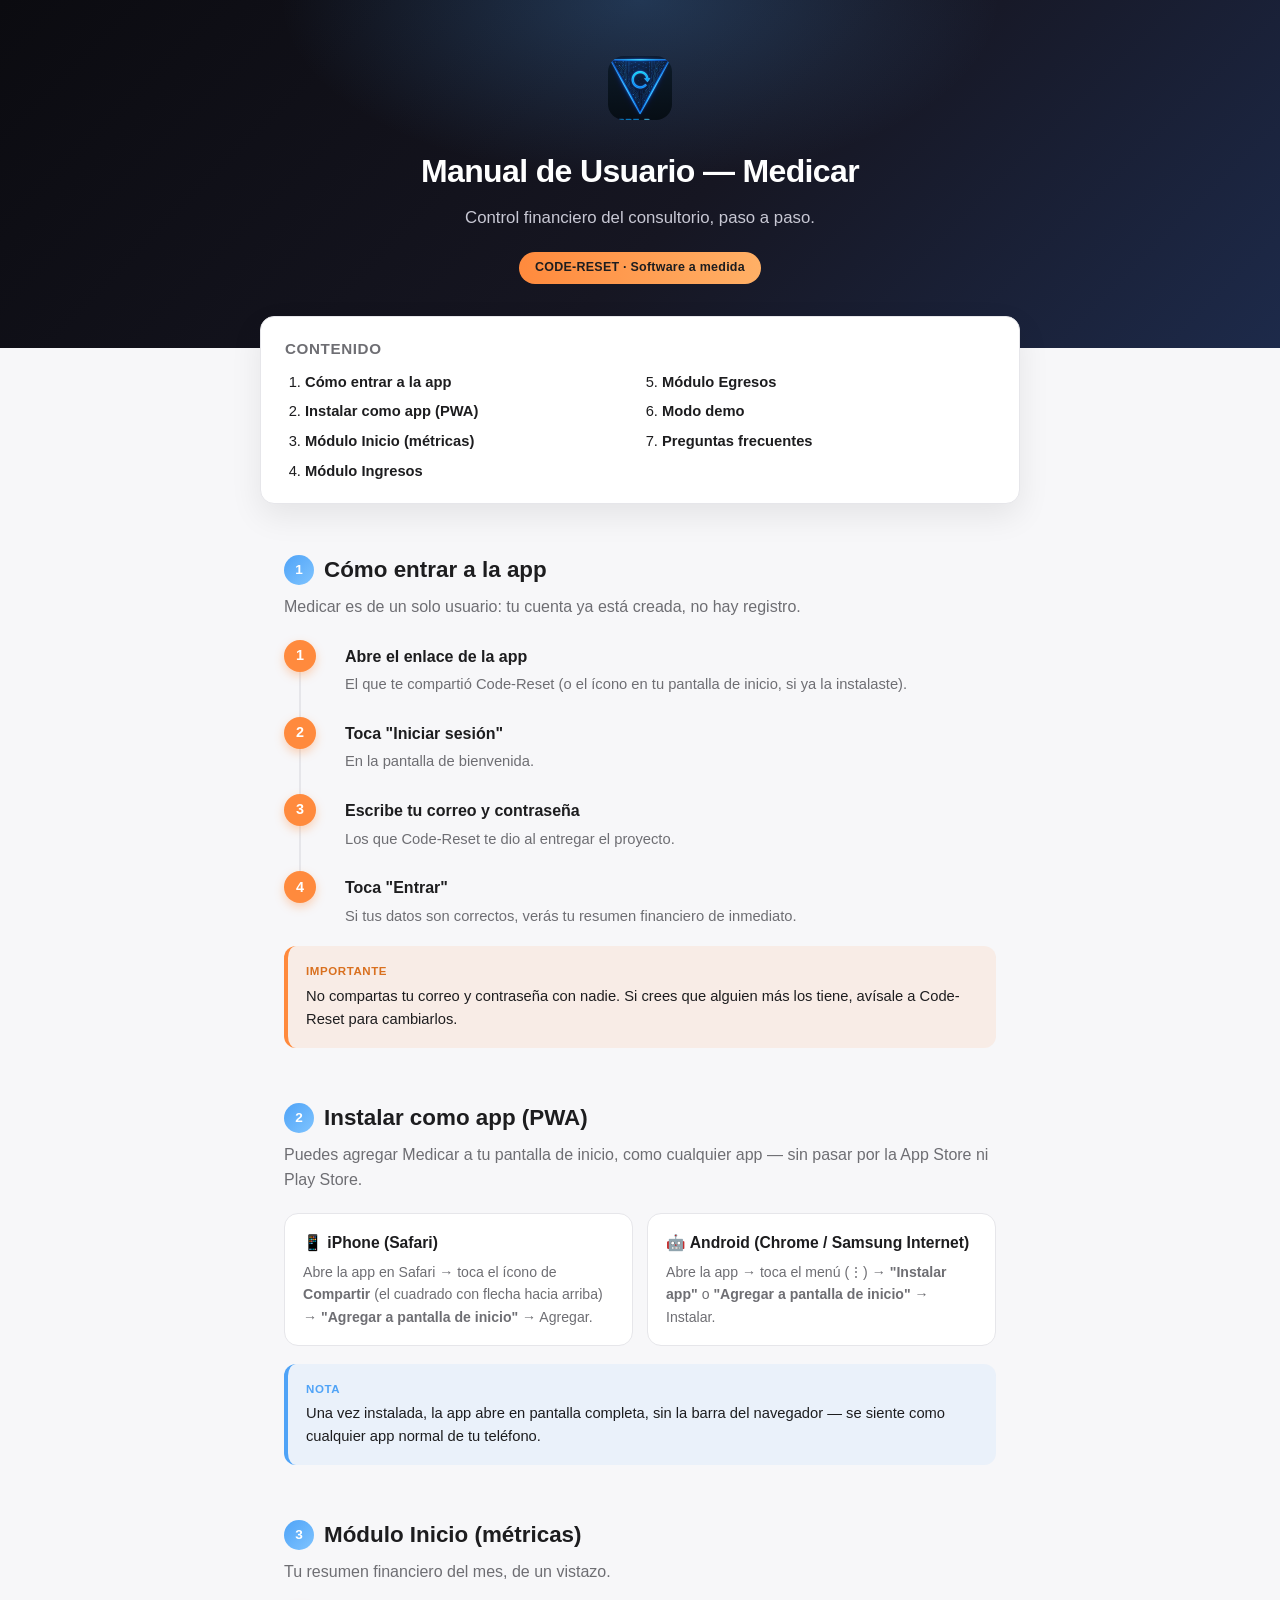
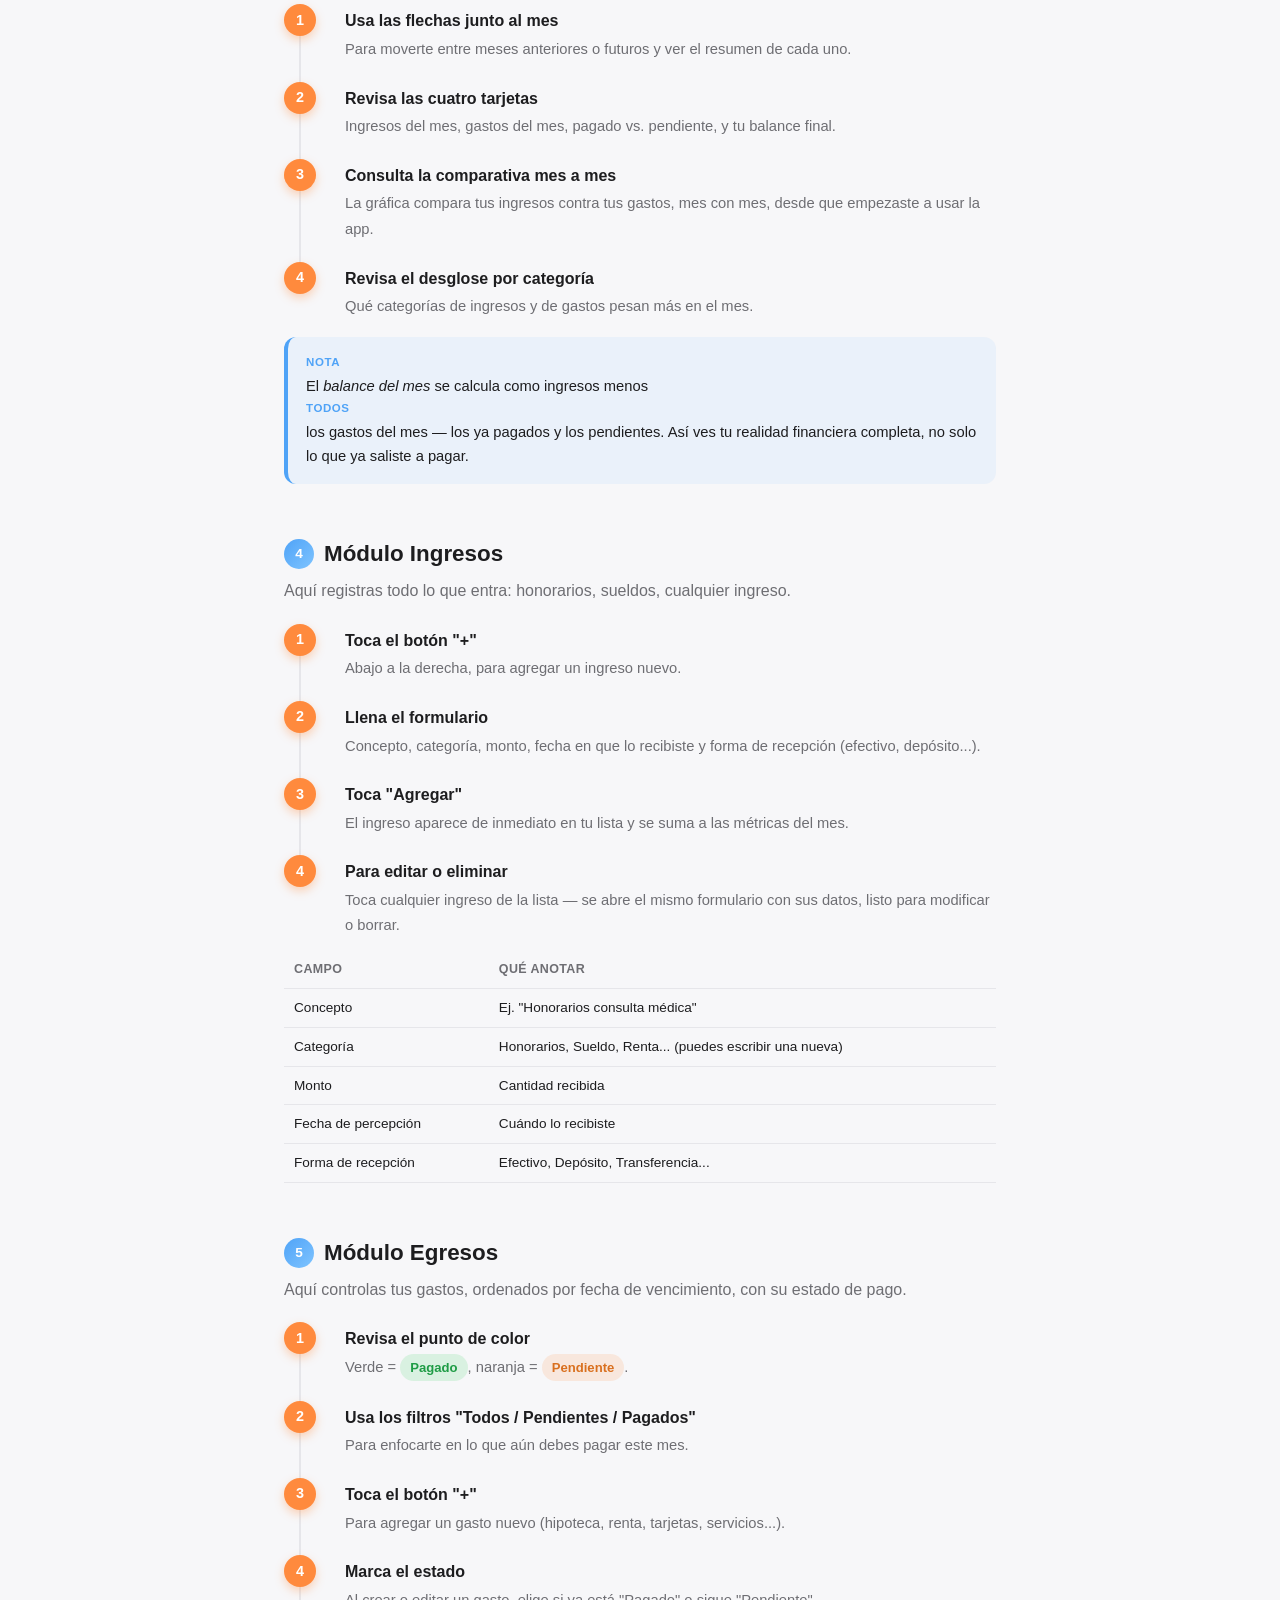
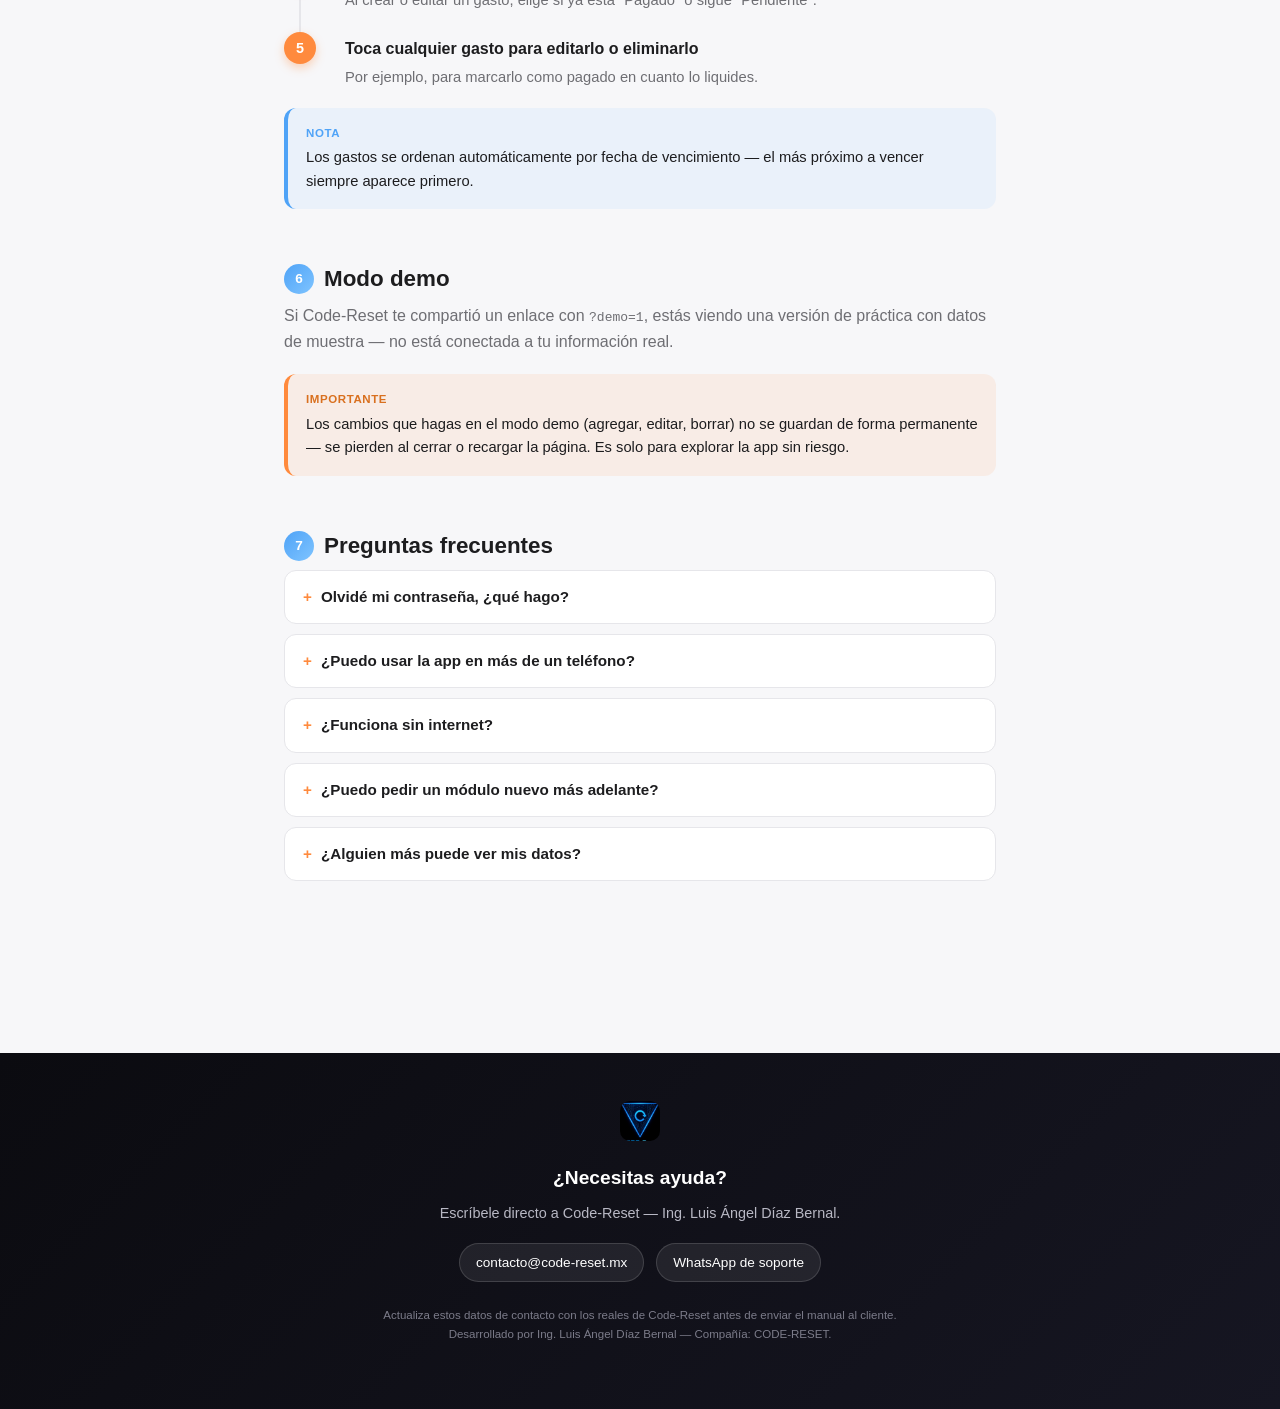
==== manual-de-usuario.html @ ddf096ef "Construir PWA Medicar v1: landing, login, dashboard, ingresos y egresos Primera versión completa de " ====
<!DOCTYPE html>
<html lang="es">
<head>
<meta charset="UTF-8" />
<meta name="viewport" content="width=device-width, initial-scale=1" />
<title>Manual de Usuario — Medicar</title>
<link rel="icon" href="assets/favicon-32.png" />
<style>
  :root {
    --dark: #0b0b10;
    --dark-2: #161622;
    --orange: #ff8a3d;
    --blue: #4fa3f7;
    --text: #1d1d1f;
    --text-dim: #6e6e73;
    --bg: #f7f7f9;
    --card: #ffffff;
    --border: #e6e6ea;
    --radius: 14px;
  }
  * { box-sizing: border-box; }
  body {
    margin: 0;
    font-family: -apple-system, BlinkMacSystemFont, "Segoe UI", Roboto, Helvetica, Arial, sans-serif;
    background: var(--bg);
    color: var(--text);
    line-height: 1.6;
  }
  a { color: var(--blue); }

  header.manual-header {
    background: linear-gradient(135deg, var(--dark) 0%, var(--dark-2) 55%, #1d2a4a 100%);
    color: #fff;
    padding: 56px 24px 64px;
    text-align: center;
    position: relative;
    overflow: hidden;
  }
  header.manual-header::after {
    content: "";
    position: absolute;
    inset: 0;
    background: radial-gradient(ellipse 600px 300px at 50% 0%, rgba(79, 163, 247, 0.25), transparent 60%);
  }
  header.manual-header img {
    width: 64px;
    height: 64px;
    border-radius: 16px;
    margin-bottom: 18px;
    position: relative;
  }
  header.manual-header h1 {
    margin: 0 0 8px;
    font-size: 2rem;
    letter-spacing: -0.02em;
    position: relative;
  }
  header.manual-header p {
    margin: 0;
    color: #c8c8d4;
    font-size: 1.05rem;
    position: relative;
  }
  .header-badge {
    display: inline-block;
    margin-top: 20px;
    padding: 6px 16px;
    border-radius: 100px;
    background: linear-gradient(90deg, var(--orange), #ffb066);
    color: #1d1d1f;
    font-weight: 700;
    font-size: 0.78rem;
    letter-spacing: 0.02em;
    position: relative;
  }

  nav.toc {
    max-width: 760px;
    margin: -32px auto 0;
    background: var(--card);
    border: 1px solid var(--border);
    border-radius: var(--radius);
    box-shadow: 0 12px 32px rgba(0,0,0,0.08);
    padding: 20px 24px;
    position: relative;
    z-index: 2;
  }
  nav.toc h2 { margin: 0 0 10px; font-size: 0.95rem; color: var(--text-dim); text-transform: uppercase; letter-spacing: 0.04em; }
  nav.toc ol { margin: 0; padding-left: 20px; columns: 2; gap: 24px; }
  nav.toc li { margin-bottom: 6px; font-size: 0.92rem; }
  nav.toc a { text-decoration: none; color: var(--text); font-weight: 600; }
  nav.toc a:hover { color: var(--blue); }

  main { max-width: 760px; margin: 0 auto; padding: 48px 24px 80px; }

  section.block { margin-bottom: 52px; }
  section.block h2 {
    font-size: 1.4rem;
    margin: 0 0 6px;
    display: flex;
    align-items: center;
    gap: 10px;
  }
  section.block .section-num {
    display: inline-flex;
    align-items: center;
    justify-content: center;
    width: 30px;
    height: 30px;
    border-radius: 50%;
    background: linear-gradient(135deg, var(--blue), #7fc4ff);
    color: #fff;
    font-size: 0.85rem;
    font-weight: 700;
    flex-shrink: 0;
  }
  section.block > p.lead { color: var(--text-dim); margin: 0 0 20px; }

  ol.steps { list-style: none; margin: 0; padding: 0; counter-reset: step; }
  ol.steps li {
    counter-increment: step;
    position: relative;
    padding: 4px 0 20px 44px;
    border-left: 2px solid var(--border);
    margin-left: 15px;
  }
  ol.steps li:last-child { border-left-color: transparent; padding-bottom: 0; }
  ol.steps li::before {
    content: counter(step);
    position: absolute;
    left: -17px;
    top: 0;
    width: 32px;
    height: 32px;
    border-radius: 50%;
    background: var(--orange);
    color: #fff;
    font-weight: 700;
    font-size: 0.9rem;
    display: flex;
    align-items: center;
    justify-content: center;
    box-shadow: 0 4px 10px rgba(255, 138, 61, 0.35);
  }
  ol.steps strong { display: block; margin-bottom: 2px; }
  ol.steps span.step-detail { color: var(--text-dim); font-size: 0.92rem; }

  .box {
    border-radius: 12px;
    padding: 16px 18px;
    margin: 18px 0;
    font-size: 0.92rem;
    border-left: 4px solid;
  }
  .box-nota { background: rgba(79, 163, 247, 0.08); border-color: var(--blue); }
  .box-importante { background: rgba(255, 138, 61, 0.1); border-color: var(--orange); }
  .box strong { display: block; margin-bottom: 4px; text-transform: uppercase; font-size: 0.72rem; letter-spacing: 0.05em; }
  .box-nota strong { color: var(--blue); }
  .box-importante strong { color: #d9701f; }

  .card-row { display: grid; grid-template-columns: 1fr; gap: 14px; margin: 18px 0; }
  @media (min-width: 600px) { .card-row { grid-template-columns: 1fr 1fr; } }
  .mini-card {
    background: var(--card);
    border: 1px solid var(--border);
    border-radius: var(--radius);
    padding: 16px 18px;
  }
  .mini-card h3 { margin: 0 0 6px; font-size: 0.98rem; }
  .mini-card p { margin: 0; color: var(--text-dim); font-size: 0.88rem; }

  details.faq {
    background: var(--card);
    border: 1px solid var(--border);
    border-radius: 12px;
    padding: 14px 18px;
    margin-bottom: 10px;
  }
  details.faq summary {
    cursor: pointer;
    font-weight: 700;
    font-size: 0.95rem;
    list-style: none;
  }
  details.faq summary::-webkit-details-marker { display: none; }
  details.faq summary::before {
    content: "+";
    display: inline-block;
    width: 18px;
    color: var(--orange);
    font-weight: 900;
  }
  details.faq[open] summary::before { content: "–"; }
  details.faq p { margin: 10px 0 0 28px; color: var(--text-dim); font-size: 0.9rem; }

  .badge-status { display: inline-flex; align-items: center; gap: 6px; font-size: 0.82rem; font-weight: 700; padding: 3px 10px; border-radius: 100px; }
  .badge-status.pagado { background: rgba(48,209,88,0.15); color: #1f9c46; }
  .badge-status.pendiente { background: rgba(255,138,61,0.15); color: #d9701f; }

  footer.support {
    background: linear-gradient(135deg, var(--dark) 0%, var(--dark-2) 100%);
    color: #fff;
    padding: 48px 24px;
    text-align: center;
    margin-top: 40px;
  }
  footer.support img { width: 40px; height: 40px; border-radius: 10px; margin-bottom: 14px; }
  footer.support h2 { margin: 0 0 8px; font-size: 1.2rem; }
  footer.support p { color: #b8b8c4; margin: 0 0 18px; font-size: 0.9rem; }
  footer.support .contact-row { display: flex; gap: 12px; justify-content: center; flex-wrap: wrap; }
  footer.support .contact-pill {
    background: rgba(255,255,255,0.08);
    border: 1px solid rgba(255,255,255,0.14);
    padding: 8px 16px;
    border-radius: 100px;
    font-size: 0.85rem;
    color: #fff;
    text-decoration: none;
  }
  footer.support .fineprint { margin-top: 24px; font-size: 0.72rem; color: #7c7c8a; }

  table.schema { width: 100%; border-collapse: collapse; font-size: 0.85rem; margin: 14px 0; }
  table.schema th, table.schema td { text-align: left; padding: 8px 10px; border-bottom: 1px solid var(--border); }
  table.schema th { color: var(--text-dim); font-weight: 600; font-size: 0.78rem; text-transform: uppercase; letter-spacing: 0.03em; }
</style>
</head>
<body>

<header class="manual-header">
  <img src="assets/logo-mark.png" alt="Code-Reset" />
  <h1>Manual de Usuario — Medicar</h1>
  <p>Control financiero del consultorio, paso a paso.</p>
  <span class="header-badge">CODE-RESET · Software a medida</span>
</header>

<nav class="toc">
  <h2>Contenido</h2>
  <ol>
    <li><a href="#acceso">Cómo entrar a la app</a></li>
    <li><a href="#instalar">Instalar como app (PWA)</a></li>
    <li><a href="#inicio">Módulo Inicio (métricas)</a></li>
    <li><a href="#ingresos">Módulo Ingresos</a></li>
    <li><a href="#egresos">Módulo Egresos</a></li>
    <li><a href="#demo">Modo demo</a></li>
    <li><a href="#faq">Preguntas frecuentes</a></li>
  </ol>
</nav>

<main>

  <section class="block" id="acceso">
    <h2><span class="section-num">1</span> Cómo entrar a la app</h2>
    <p class="lead">Medicar es de un solo usuario: tu cuenta ya está creada, no hay registro.</p>
    <ol class="steps">
      <li><strong>Abre el enlace de la app</strong><span class="step-detail">El que te compartió Code-Reset (o el ícono en tu pantalla de inicio, si ya la instalaste).</span></li>
      <li><strong>Toca "Iniciar sesión"</strong><span class="step-detail">En la pantalla de bienvenida.</span></li>
      <li><strong>Escribe tu correo y contraseña</strong><span class="step-detail">Los que Code-Reset te dio al entregar el proyecto.</span></li>
      <li><strong>Toca "Entrar"</strong><span class="step-detail">Si tus datos son correctos, verás tu resumen financiero de inmediato.</span></li>
    </ol>
    <div class="box box-importante">
      <strong>Importante</strong>
      No compartas tu correo y contraseña con nadie. Si crees que alguien más los tiene, avísale a Code-Reset para cambiarlos.
    </div>
  </section>

  <section class="block" id="instalar">
    <h2><span class="section-num">2</span> Instalar como app (PWA)</h2>
    <p class="lead">Puedes agregar Medicar a tu pantalla de inicio, como cualquier app — sin pasar por la App Store ni Play Store.</p>
    <div class="card-row">
      <div class="mini-card">
        <h3>📱 iPhone (Safari)</h3>
        <p>Abre la app en Safari → toca el ícono de <strong>Compartir</strong> (el cuadrado con flecha hacia arriba) → <strong>"Agregar a pantalla de inicio"</strong> → Agregar.</p>
      </div>
      <div class="mini-card">
        <h3>🤖 Android (Chrome / Samsung Internet)</h3>
        <p>Abre la app → toca el menú (⋮) → <strong>"Instalar app"</strong> o <strong>"Agregar a pantalla de inicio"</strong> → Instalar.</p>
      </div>
    </div>
    <div class="box box-nota">
      <strong>Nota</strong>
      Una vez instalada, la app abre en pantalla completa, sin la barra del navegador — se siente como cualquier app normal de tu teléfono.
    </div>
  </section>

  <section class="block" id="inicio">
    <h2><span class="section-num">3</span> Módulo Inicio (métricas)</h2>
    <p class="lead">Tu resumen financiero del mes, de un vistazo.</p>
    <ol class="steps">
      <li><strong>Usa las flechas junto al mes</strong><span class="step-detail">Para moverte entre meses anteriores o futuros y ver el resumen de cada uno.</span></li>
      <li><strong>Revisa las cuatro tarjetas</strong><span class="step-detail">Ingresos del mes, gastos del mes, pagado vs. pendiente, y tu balance final.</span></li>
      <li><strong>Consulta la comparativa mes a mes</strong><span class="step-detail">La gráfica compara tus ingresos contra tus gastos, mes con mes, desde que empezaste a usar la app.</span></li>
      <li><strong>Revisa el desglose por categoría</strong><span class="step-detail">Qué categorías de ingresos y de gastos pesan más en el mes.</span></li>
    </ol>
    <div class="box box-nota">
      <strong>Nota</strong>
      El <em>balance del mes</em> se calcula como ingresos menos <strong>todos</strong> los gastos del mes — los ya pagados y los pendientes. Así ves tu realidad financiera completa, no solo lo que ya saliste a pagar.
    </div>
  </section>

  <section class="block" id="ingresos">
    <h2><span class="section-num">4</span> Módulo Ingresos</h2>
    <p class="lead">Aquí registras todo lo que entra: honorarios, sueldos, cualquier ingreso.</p>
    <ol class="steps">
      <li><strong>Toca el botón "+"</strong><span class="step-detail">Abajo a la derecha, para agregar un ingreso nuevo.</span></li>
      <li><strong>Llena el formulario</strong><span class="step-detail">Concepto, categoría, monto, fecha en que lo recibiste y forma de recepción (efectivo, depósito...).</span></li>
      <li><strong>Toca "Agregar"</strong><span class="step-detail">El ingreso aparece de inmediato en tu lista y se suma a las métricas del mes.</span></li>
      <li><strong>Para editar o eliminar</strong><span class="step-detail">Toca cualquier ingreso de la lista — se abre el mismo formulario con sus datos, listo para modificar o borrar.</span></li>
    </ol>
    <table class="schema">
      <tr><th>Campo</th><th>Qué anotar</th></tr>
      <tr><td>Concepto</td><td>Ej. "Honorarios consulta médica"</td></tr>
      <tr><td>Categoría</td><td>Honorarios, Sueldo, Renta... (puedes escribir una nueva)</td></tr>
      <tr><td>Monto</td><td>Cantidad recibida</td></tr>
      <tr><td>Fecha de percepción</td><td>Cuándo lo recibiste</td></tr>
      <tr><td>Forma de recepción</td><td>Efectivo, Depósito, Transferencia...</td></tr>
    </table>
  </section>

  <section class="block" id="egresos">
    <h2><span class="section-num">5</span> Módulo Egresos</h2>
    <p class="lead">Aquí controlas tus gastos, ordenados por fecha de vencimiento, con su estado de pago.</p>
    <ol class="steps">
      <li><strong>Revisa el punto de color</strong><span class="step-detail">Verde = <span class="badge-status pagado">Pagado</span>, naranja = <span class="badge-status pendiente">Pendiente</span>.</span></li>
      <li><strong>Usa los filtros "Todos / Pendientes / Pagados"</strong><span class="step-detail">Para enfocarte en lo que aún debes pagar este mes.</span></li>
      <li><strong>Toca el botón "+"</strong><span class="step-detail">Para agregar un gasto nuevo (hipoteca, renta, tarjetas, servicios...).</span></li>
      <li><strong>Marca el estado</strong><span class="step-detail">Al crear o editar un gasto, elige si ya está "Pagado" o sigue "Pendiente".</span></li>
      <li><strong>Toca cualquier gasto para editarlo o eliminarlo</strong><span class="step-detail">Por ejemplo, para marcarlo como pagado en cuanto lo liquides.</span></li>
    </ol>
    <div class="box box-nota">
      <strong>Nota</strong>
      Los gastos se ordenan automáticamente por fecha de vencimiento — el más próximo a vencer siempre aparece primero.
    </div>
  </section>

  <section class="block" id="demo">
    <h2><span class="section-num">6</span> Modo demo</h2>
    <p class="lead">Si Code-Reset te compartió un enlace con <code>?demo=1</code>, estás viendo una versión de práctica con datos de muestra — no está conectada a tu información real.</p>
    <div class="box box-importante">
      <strong>Importante</strong>
      Los cambios que hagas en el modo demo (agregar, editar, borrar) no se guardan de forma permanente — se pierden al cerrar o recargar la página. Es solo para explorar la app sin riesgo.
    </div>
  </section>

  <section class="block" id="faq">
    <h2><span class="section-num">7</span> Preguntas frecuentes</h2>

    <details class="faq">
      <summary>Olvidé mi contraseña, ¿qué hago?</summary>
      <p>Contacta a Code-Reset (ver abajo) para restablecerla desde la consola de administración.</p>
    </details>
    <details class="faq">
      <summary>¿Puedo usar la app en más de un teléfono?</summary>
      <p>Sí. Con el mismo correo y contraseña puedes entrar desde cualquier dispositivo — los datos son los mismos en todos, porque viven en la nube (Firebase), no en el teléfono.</p>
    </details>
    <details class="faq">
      <summary>¿Funciona sin internet?</summary>
      <p>La app abre sin internet gracias a que guarda una copia de su diseño en tu teléfono, pero para ver o guardar tus ingresos y gastos reales necesitas conexión, porque se guardan en la nube.</p>
    </details>
    <details class="faq">
      <summary>¿Puedo pedir un módulo nuevo más adelante?</summary>
      <p>Sí — la app está diseñada para crecer. Cualquier módulo nuevo (por ejemplo, reportes anuales o recordatorios de pago) se puede agregar sin tocar lo que ya funciona.</p>
    </details>
    <details class="faq">
      <summary>¿Alguien más puede ver mis datos?</summary>
      <p>No. Las reglas de seguridad de la base de datos están configuradas para que solo tu cuenta pueda leer o escribir tu información.</p>
    </details>
  </section>

</main>

<footer class="support">
  <img src="assets/logo-mark.png" alt="Code-Reset" />
  <h2>¿Necesitas ayuda?</h2>
  <p>Escríbele directo a Code-Reset — Ing. Luis Ángel Díaz Bernal.</p>
  <div class="contact-row">
    <a class="contact-pill" href="mailto:contacto@code-reset.mx">contacto@code-reset.mx</a>
    <a class="contact-pill" href="#">WhatsApp de soporte</a>
  </div>
  <p class="fineprint">Actualiza estos datos de contacto con los reales de Code-Reset antes de enviar el manual al cliente.<br>Desarrollado por Ing. Luis Ángel Díaz Bernal — Compañía: CODE-RESET.</p>
</footer>

</body>
</html>
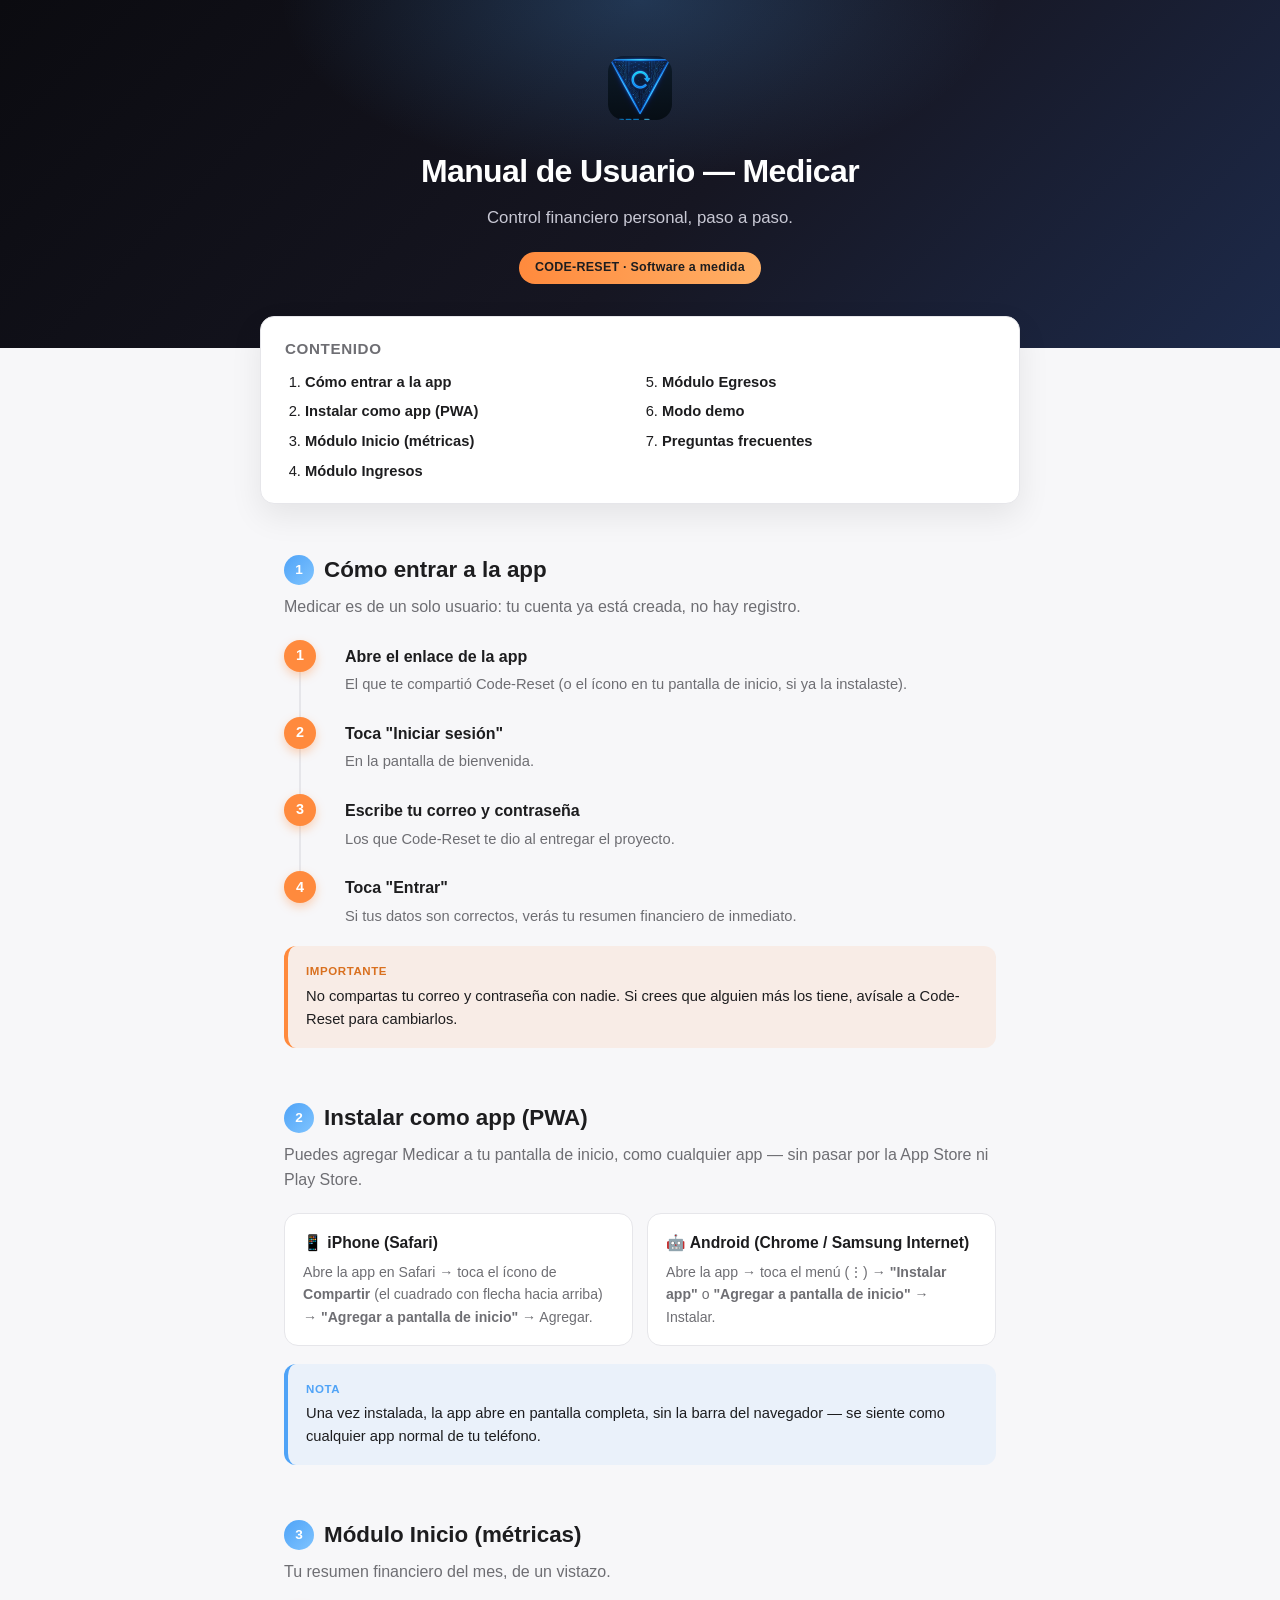
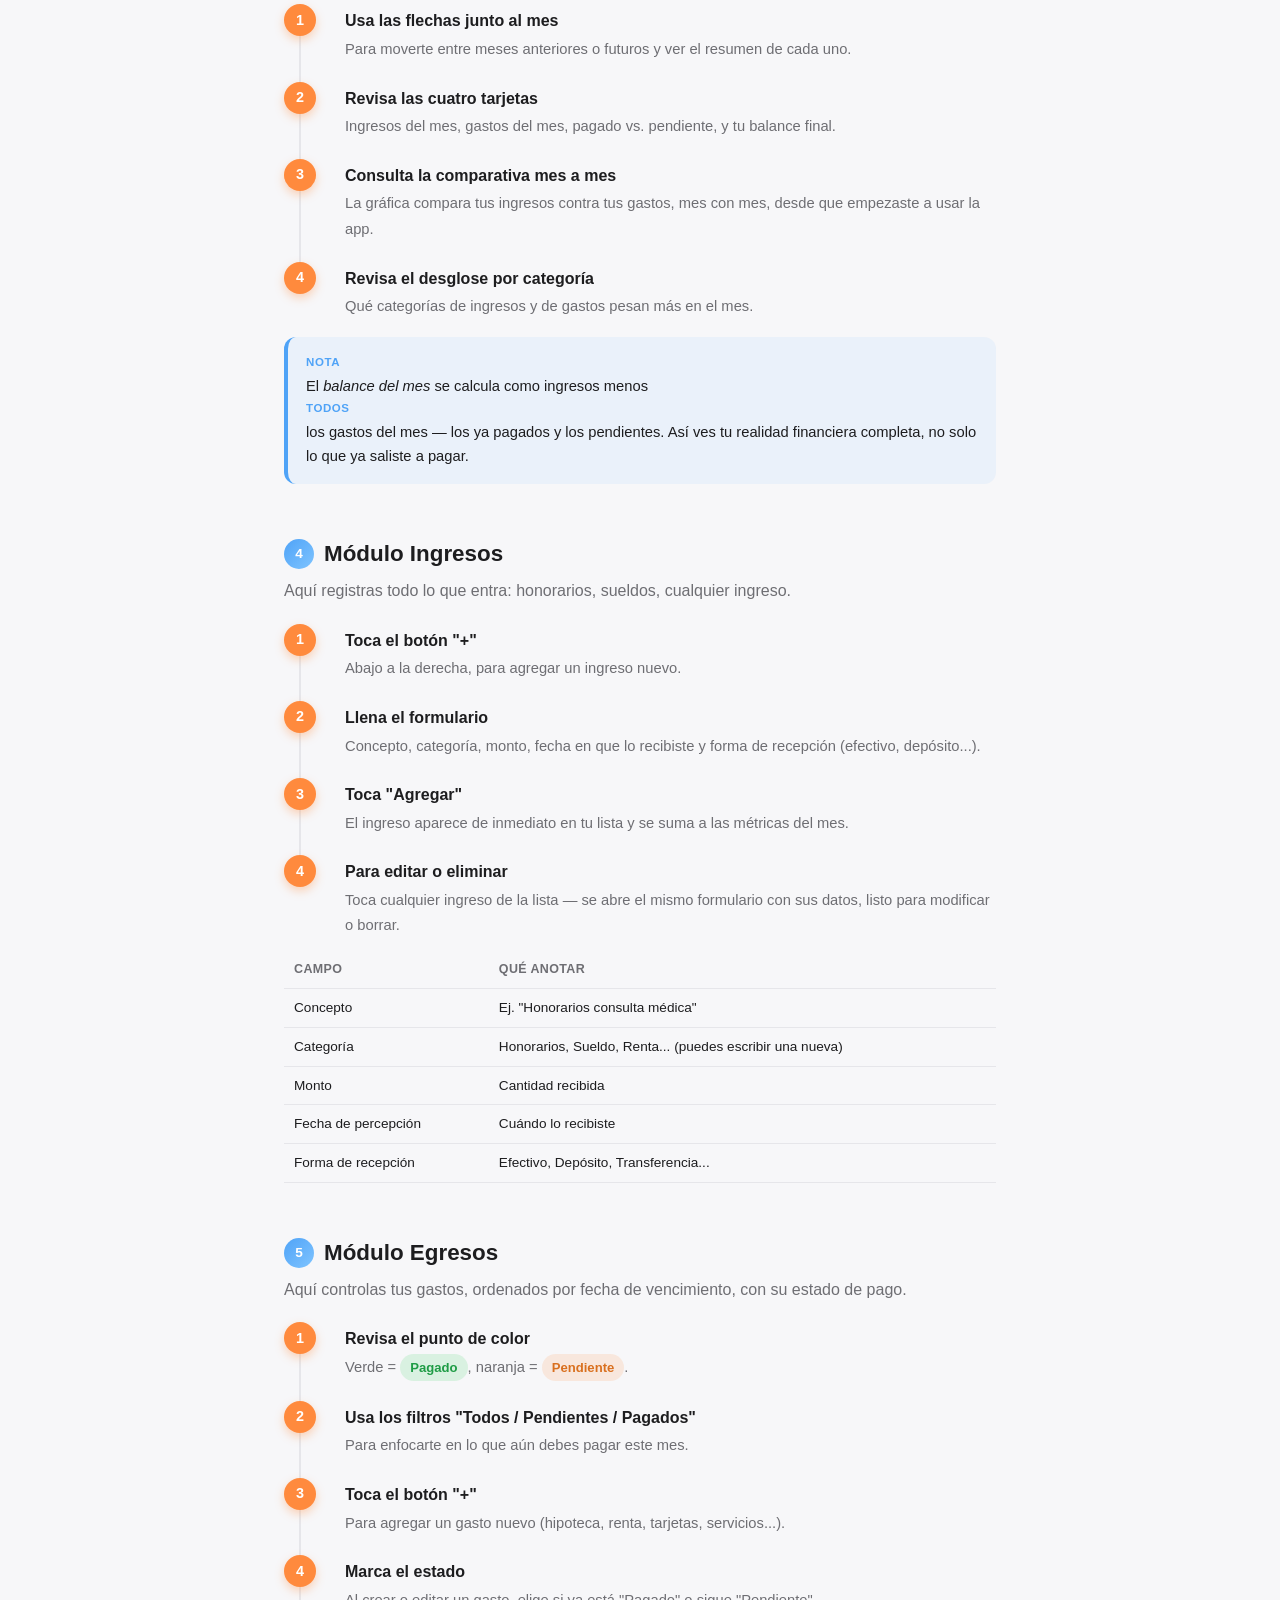
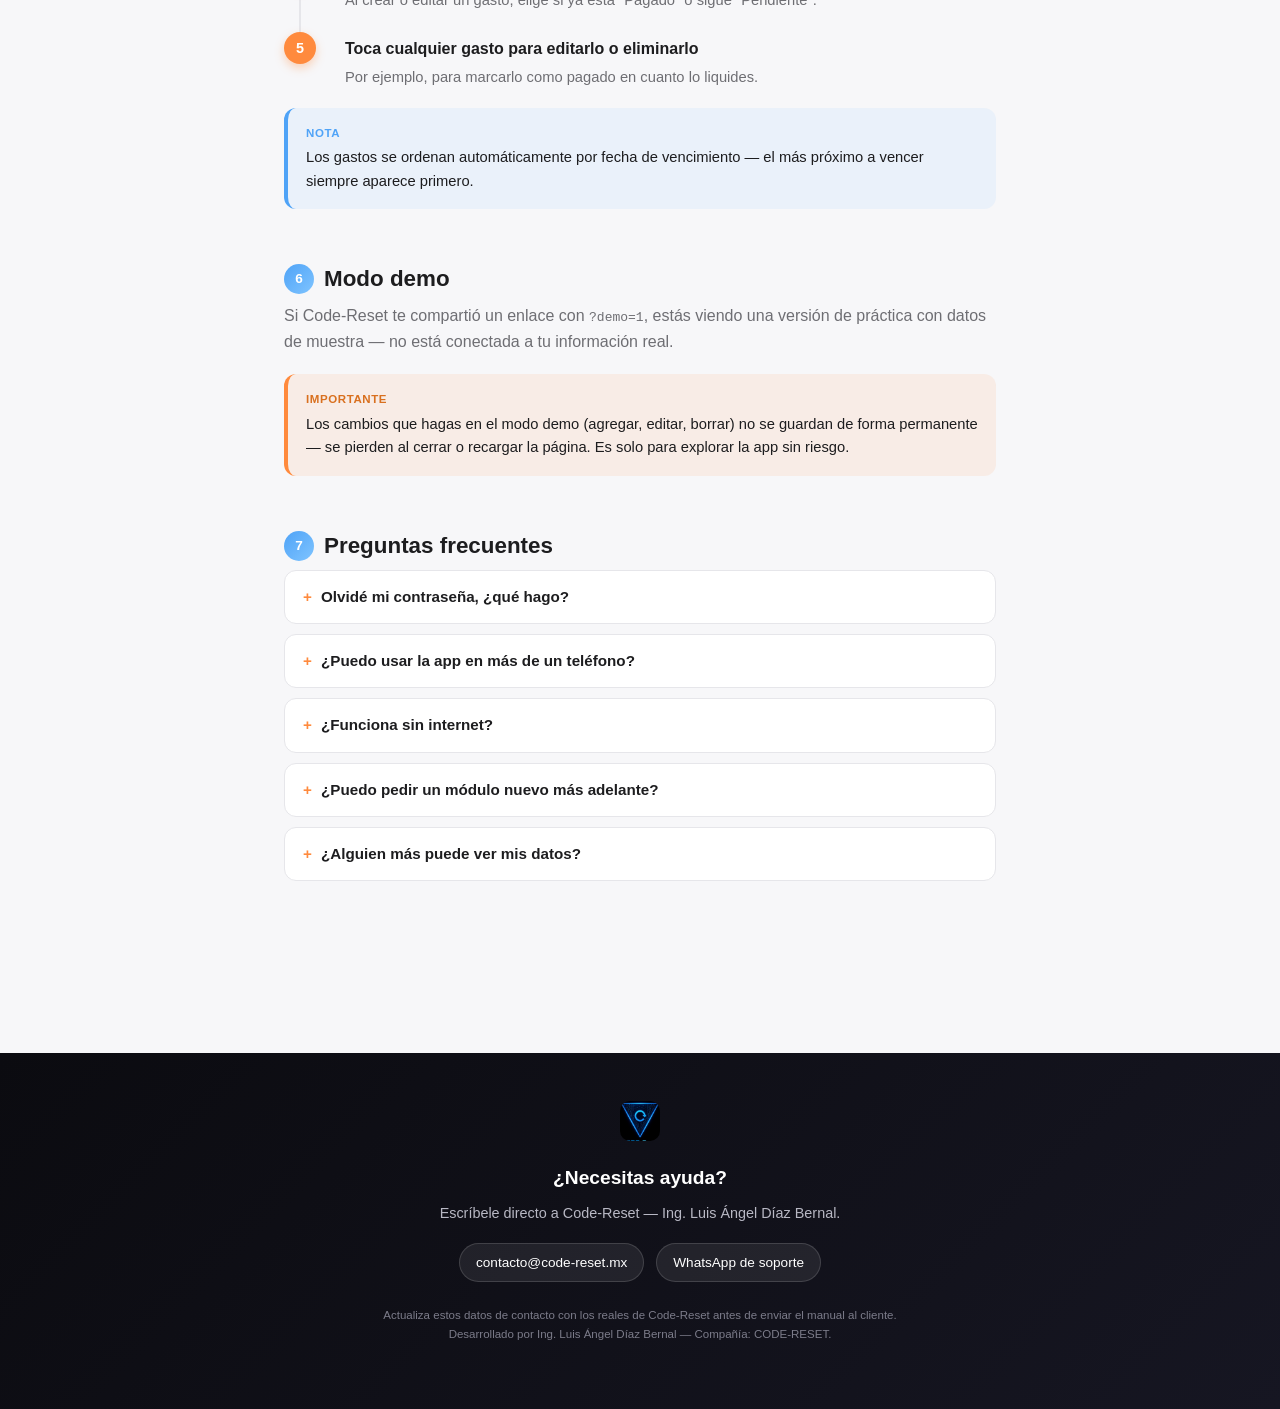
==== commit 82d7fdf6: "Agregar respaldo directo en Excel y ajustar copy a "personal" - Nuevo botón "Descargar respaldo" (si" ====
--- a/manual-de-usuario.html
+++ b/manual-de-usuario.html
@@ -227,9 +227,9 @@
 <body>
 
 <header class="manual-header">
-  <img src="assets/logo-mark.png" alt="Code-Reset" />
+  <img src="assets/code-reset-badge.png" alt="Code-Reset" />
   <h1>Manual de Usuario — Medicar</h1>
-  <p>Control financiero del consultorio, paso a paso.</p>
+  <p>Control financiero personal, paso a paso.</p>
   <span class="header-badge">CODE-RESET · Software a medida</span>
 </header>
 
@@ -369,7 +369,7 @@
 </main>
 
 <footer class="support">
-  <img src="assets/logo-mark.png" alt="Code-Reset" />
+  <img src="assets/code-reset-badge.png" alt="Code-Reset" />
   <h2>¿Necesitas ayuda?</h2>
   <p>Escríbele directo a Code-Reset — Ing. Luis Ángel Díaz Bernal.</p>
   <div class="contact-row">
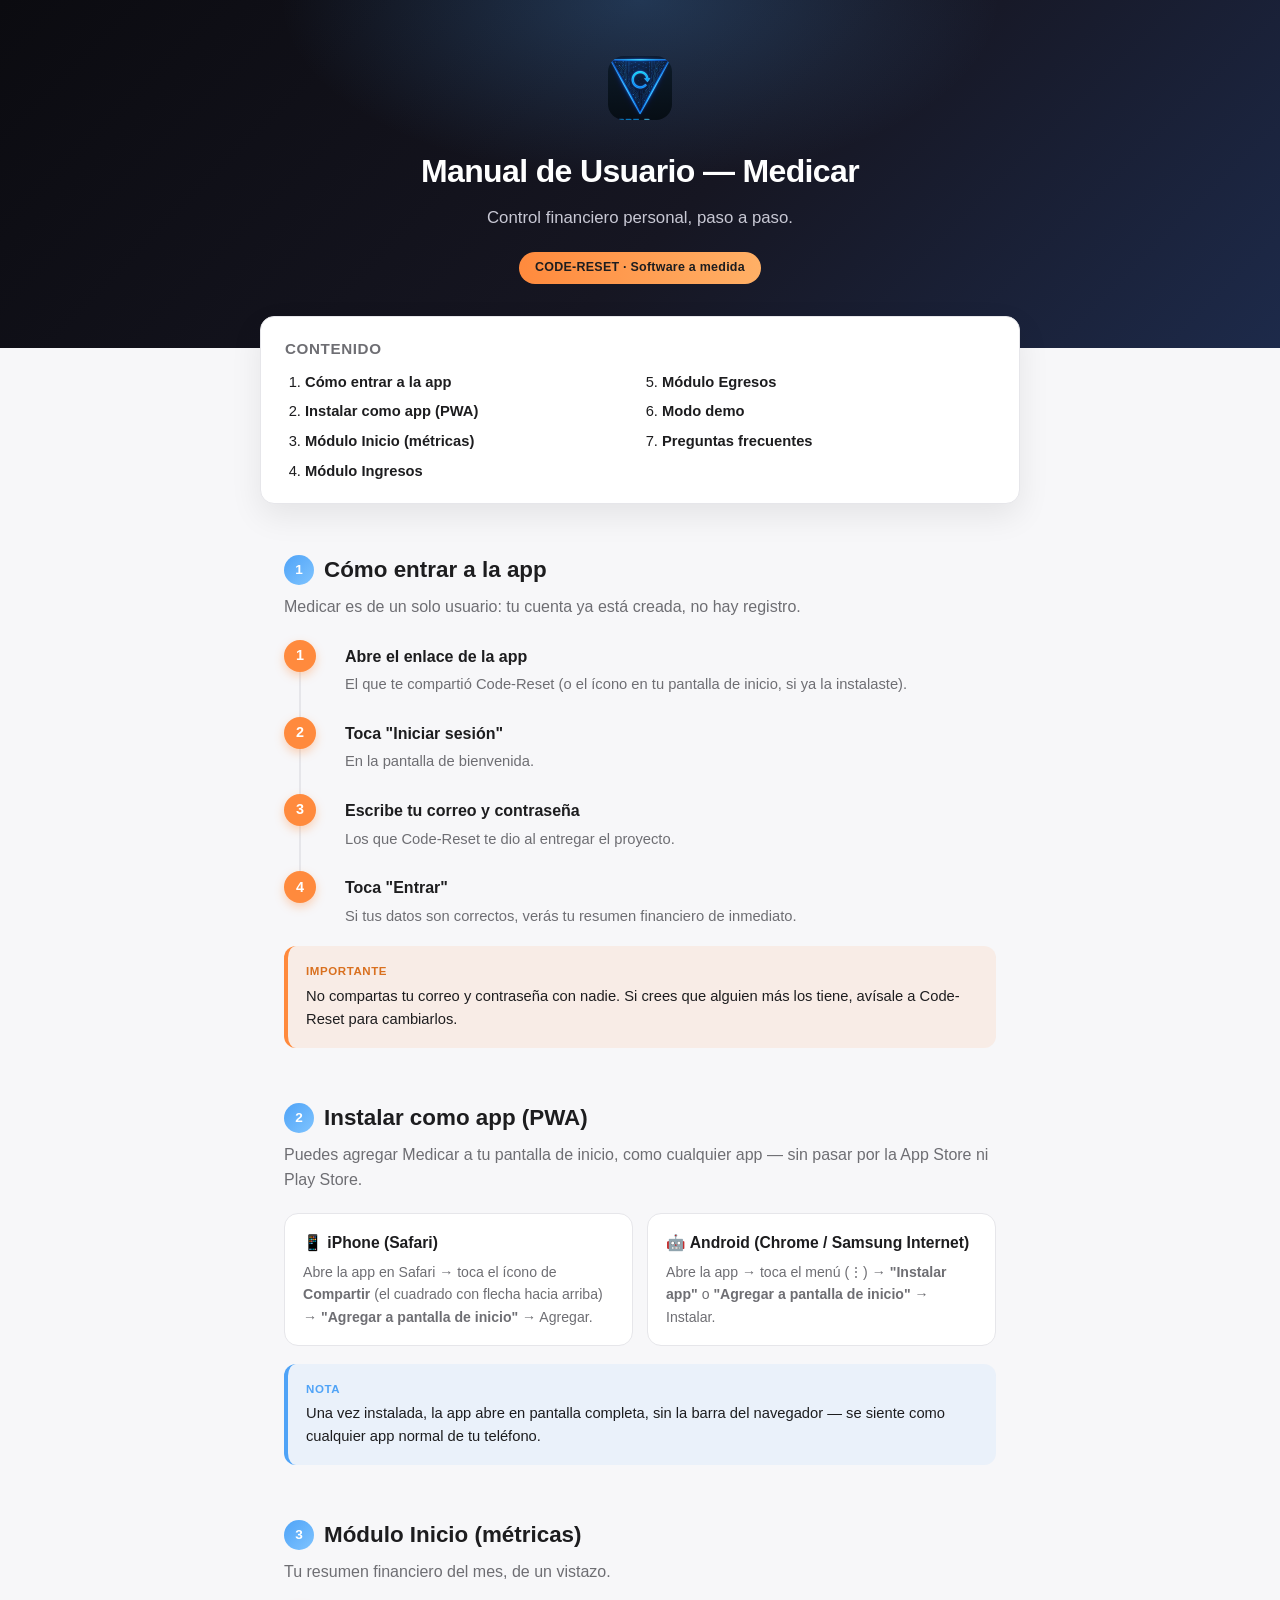
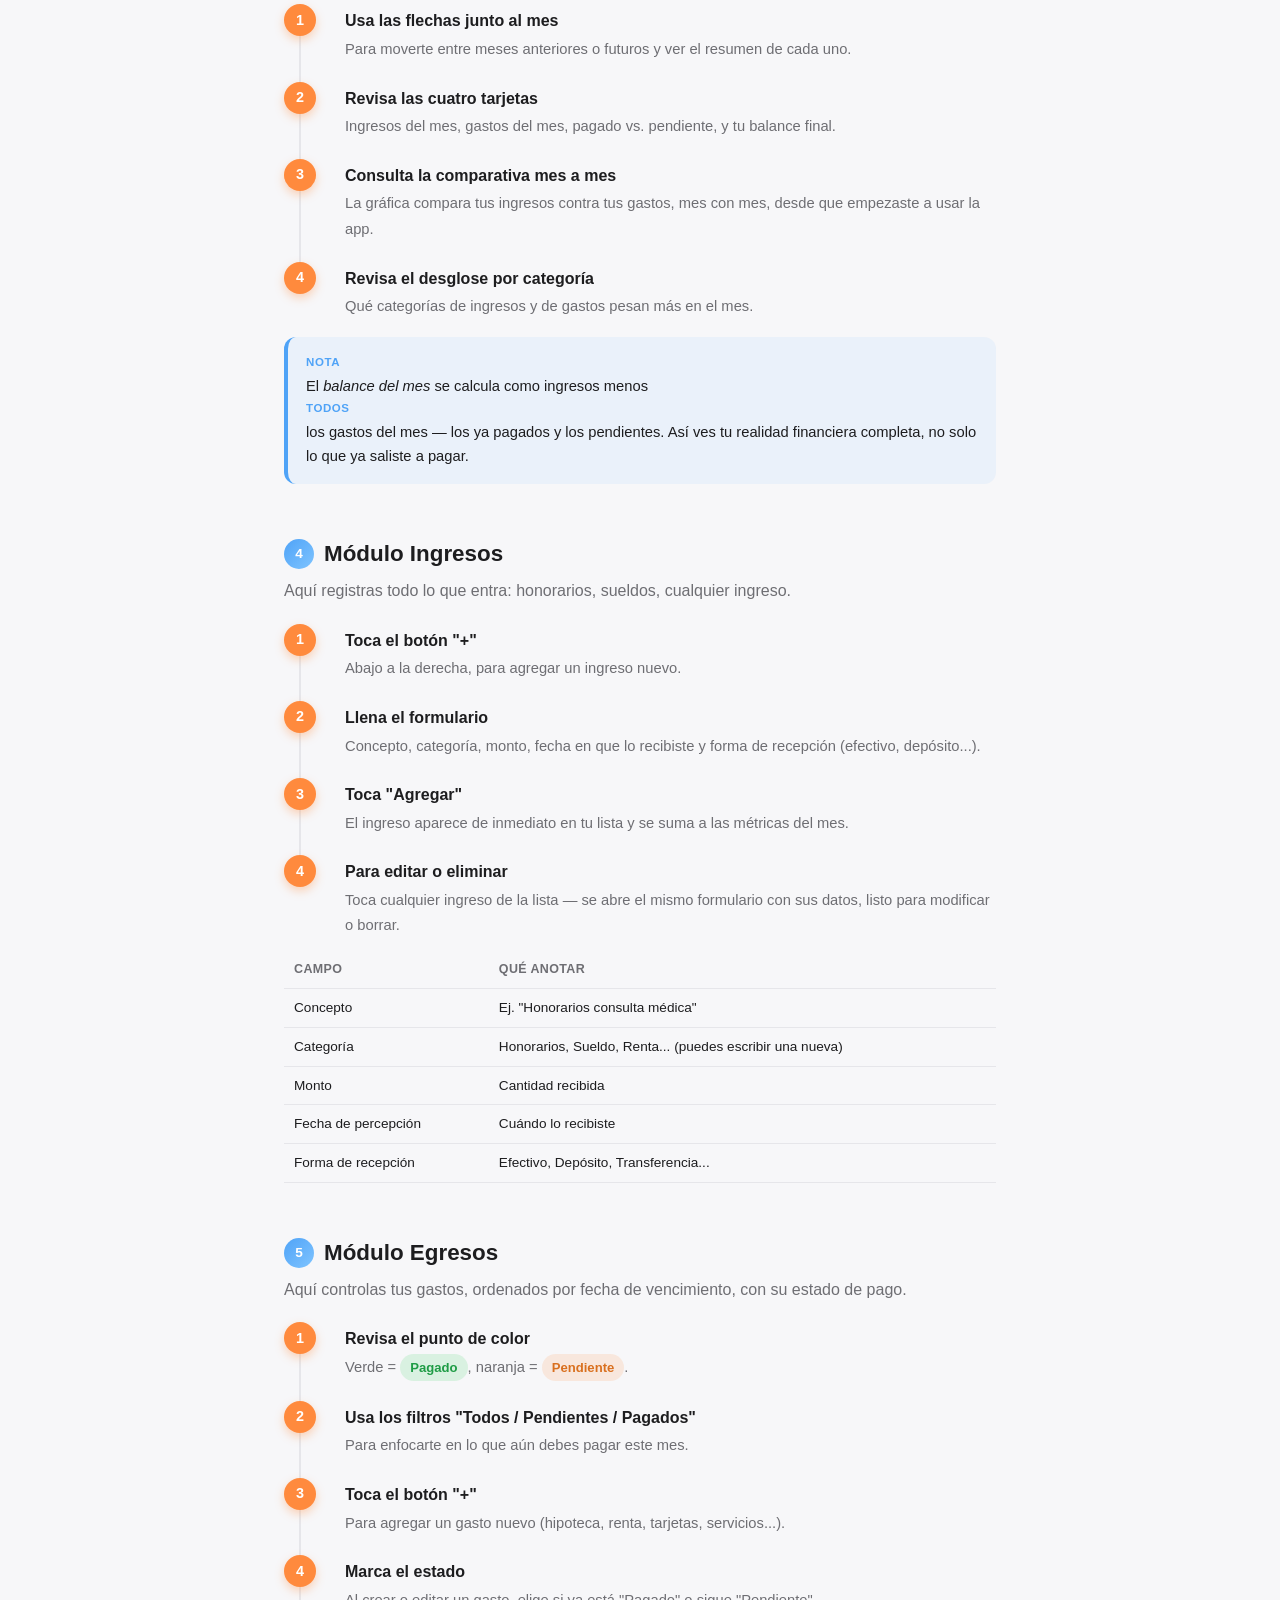
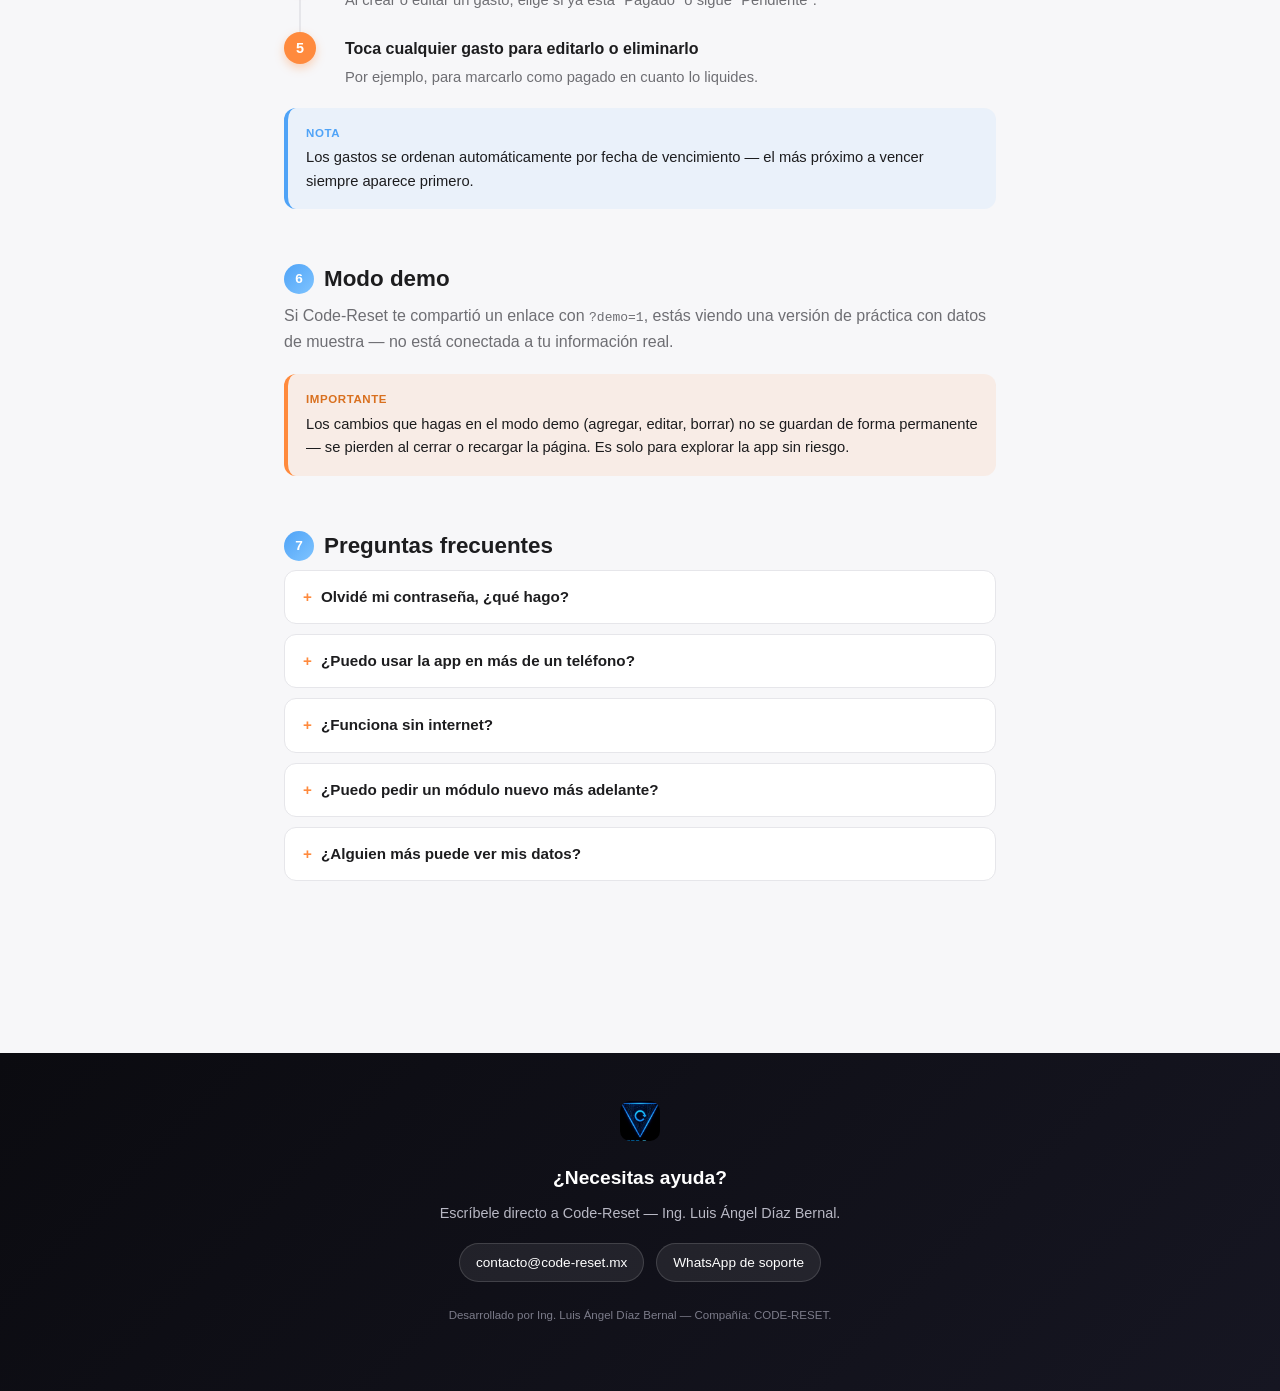
==== commit 9946b54b: "Quitar nota interna del pie del manual antes de enviarlo al cliente El fineprint del manual traía un" ====
--- a/manual-de-usuario.html
+++ b/manual-de-usuario.html
@@ -376,7 +376,7 @@
     <a class="contact-pill" href="mailto:contacto@code-reset.mx">contacto@code-reset.mx</a>
     <a class="contact-pill" href="#">WhatsApp de soporte</a>
   </div>
-  <p class="fineprint">Actualiza estos datos de contacto con los reales de Code-Reset antes de enviar el manual al cliente.<br>Desarrollado por Ing. Luis Ángel Díaz Bernal — Compañía: CODE-RESET.</p>
+  <p class="fineprint">Desarrollado por Ing. Luis Ángel Díaz Bernal — Compañía: CODE-RESET.</p>
 </footer>
 
 </body>
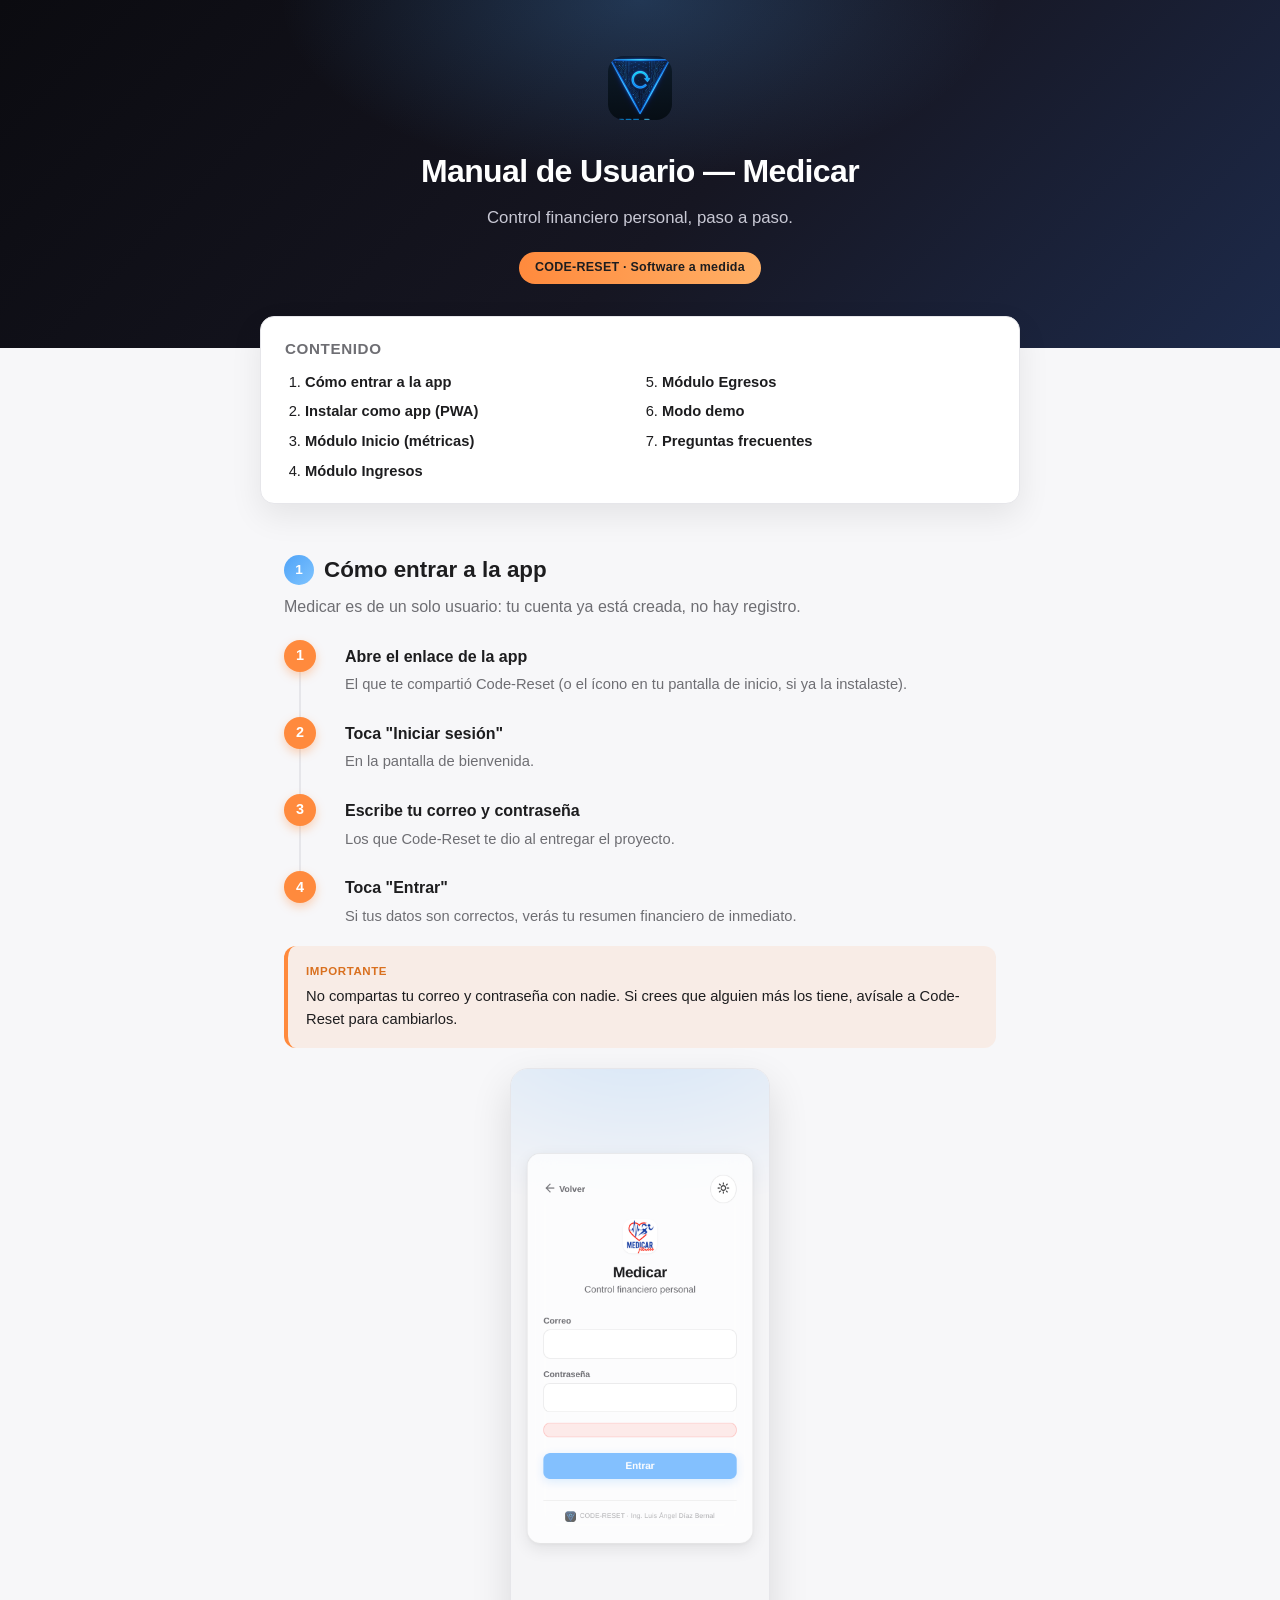
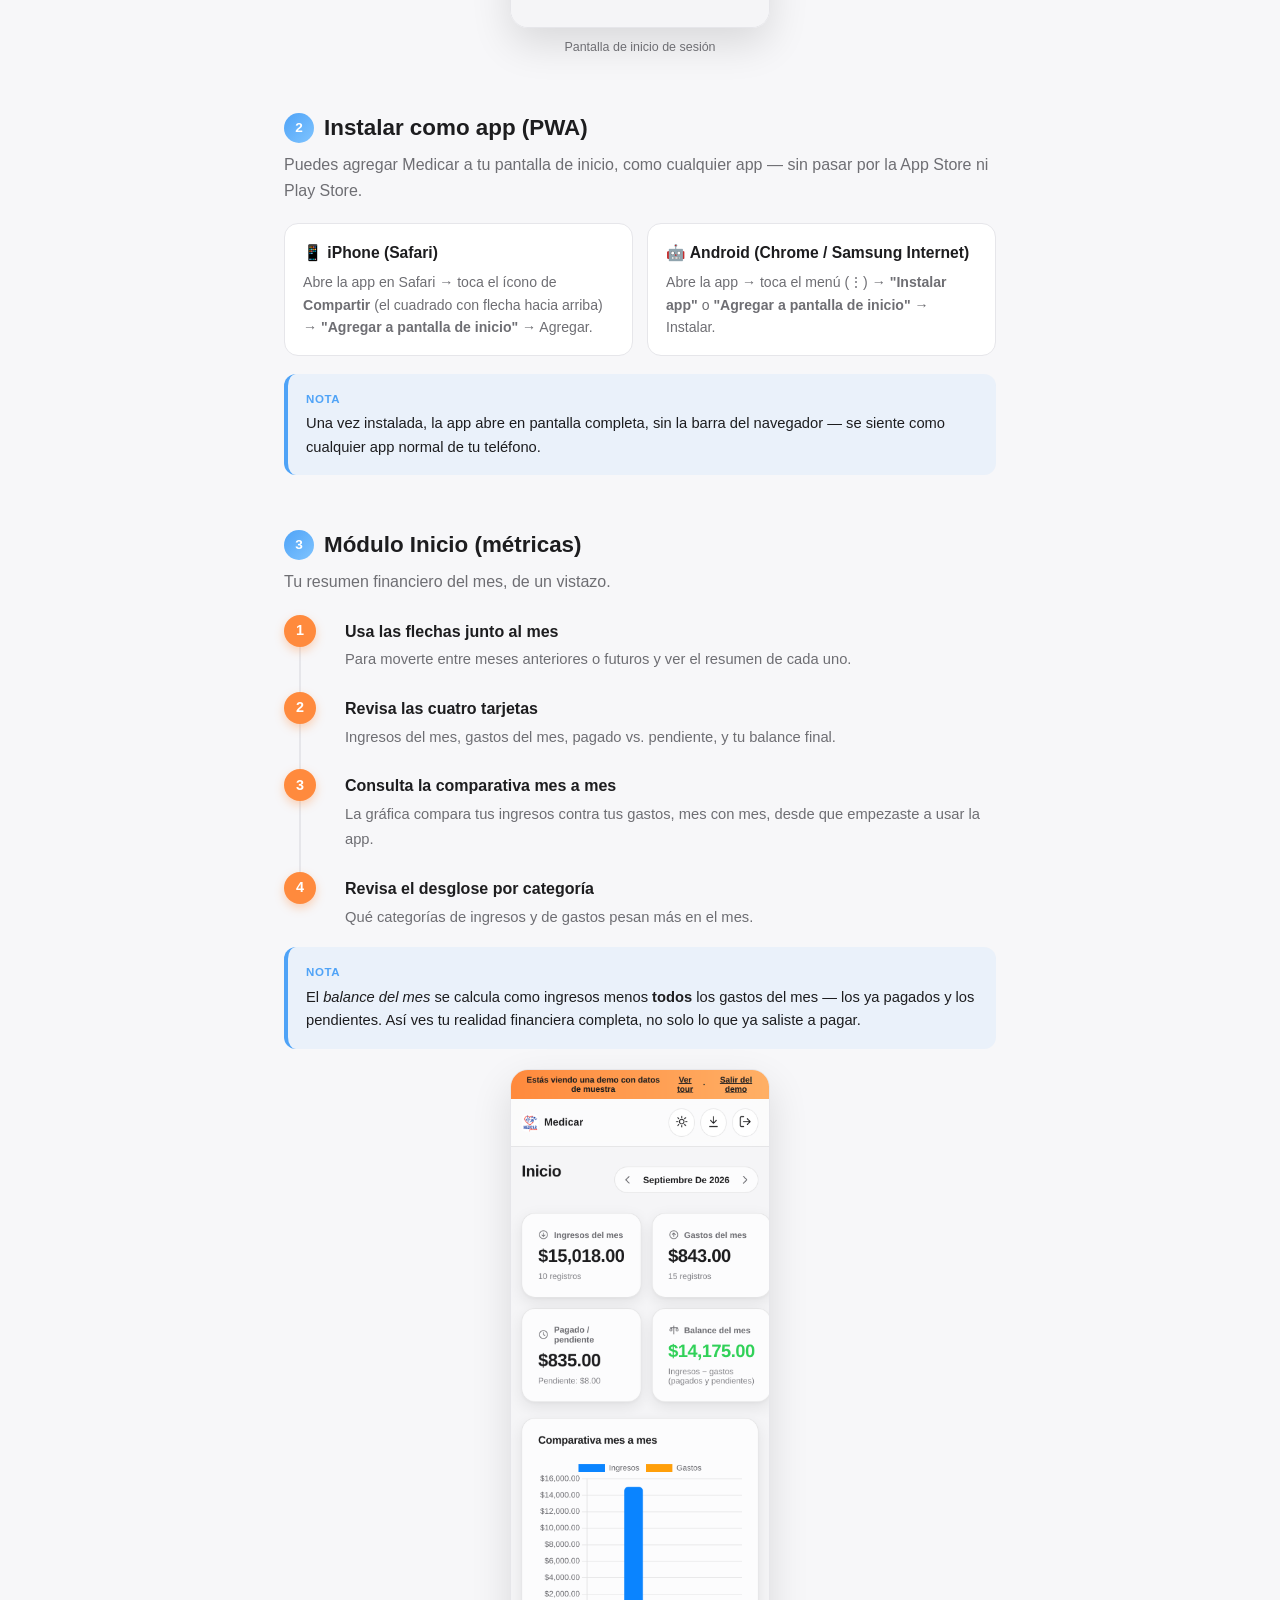
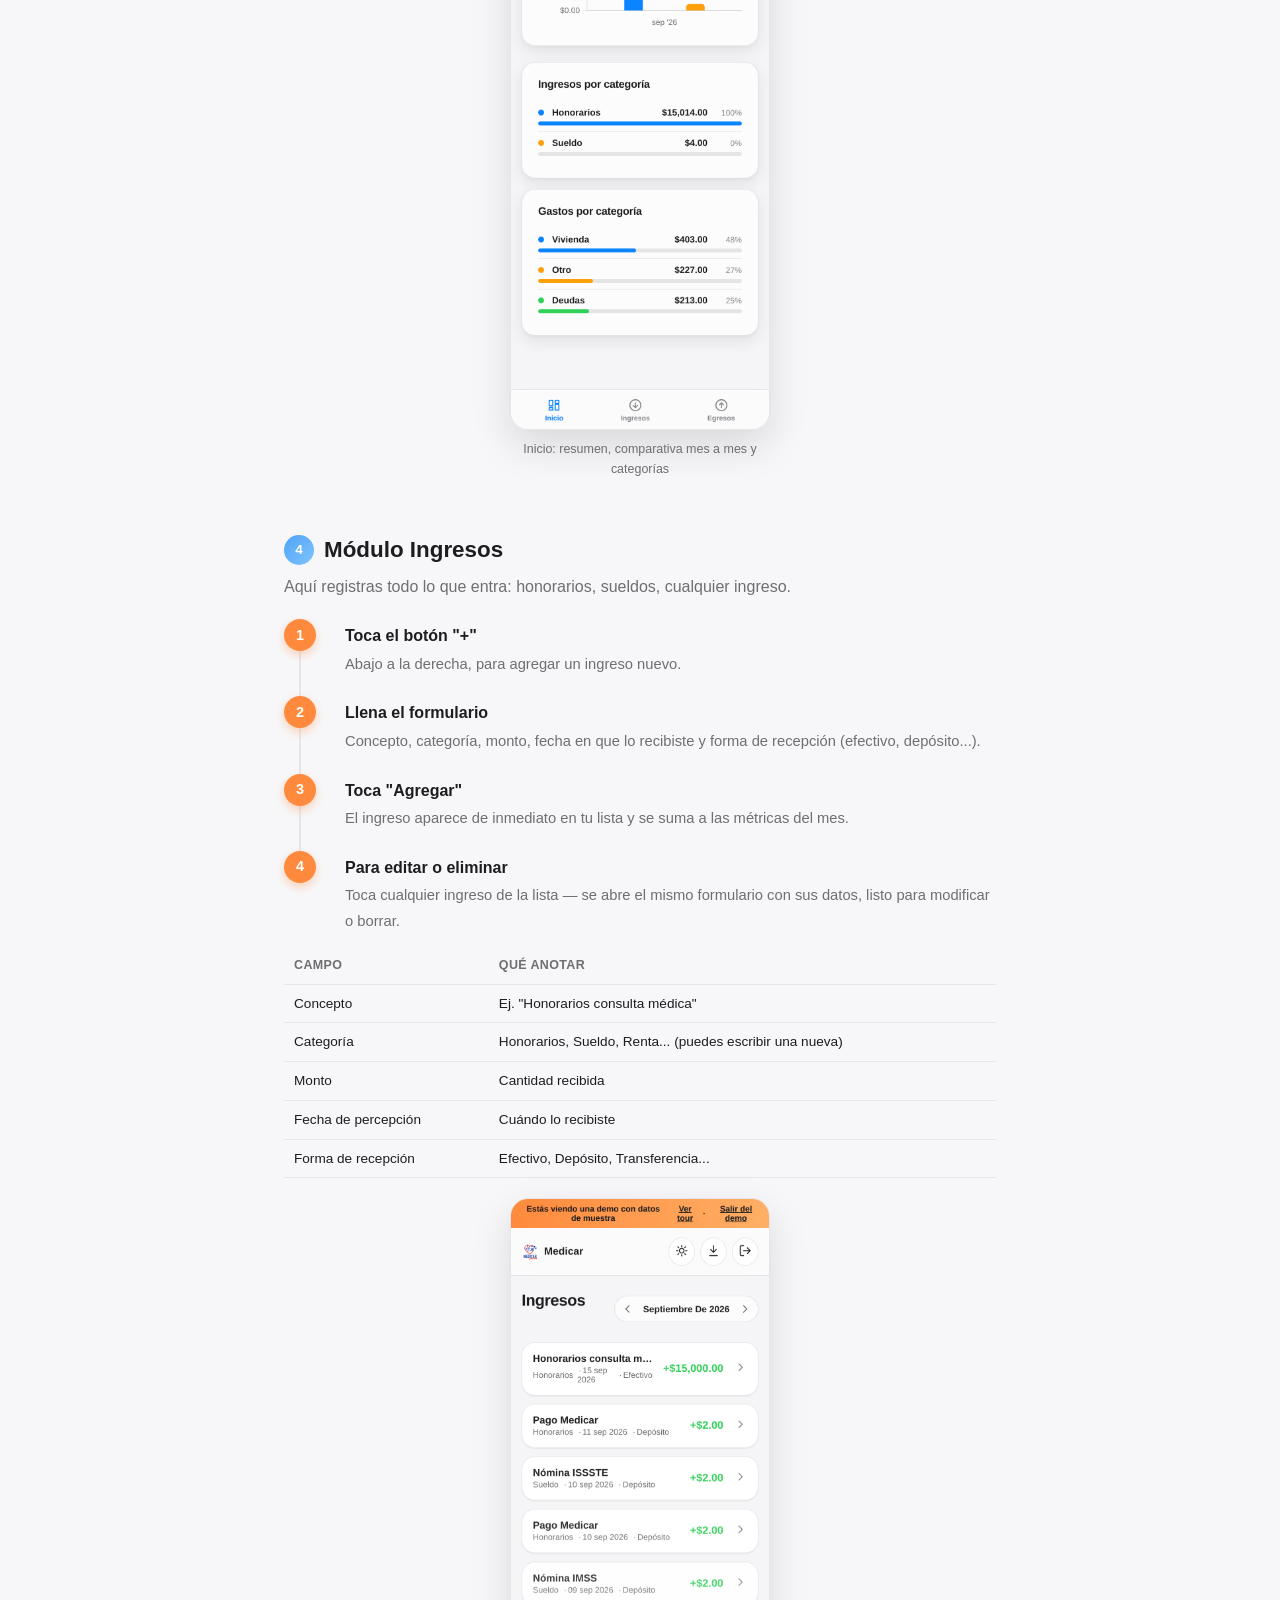
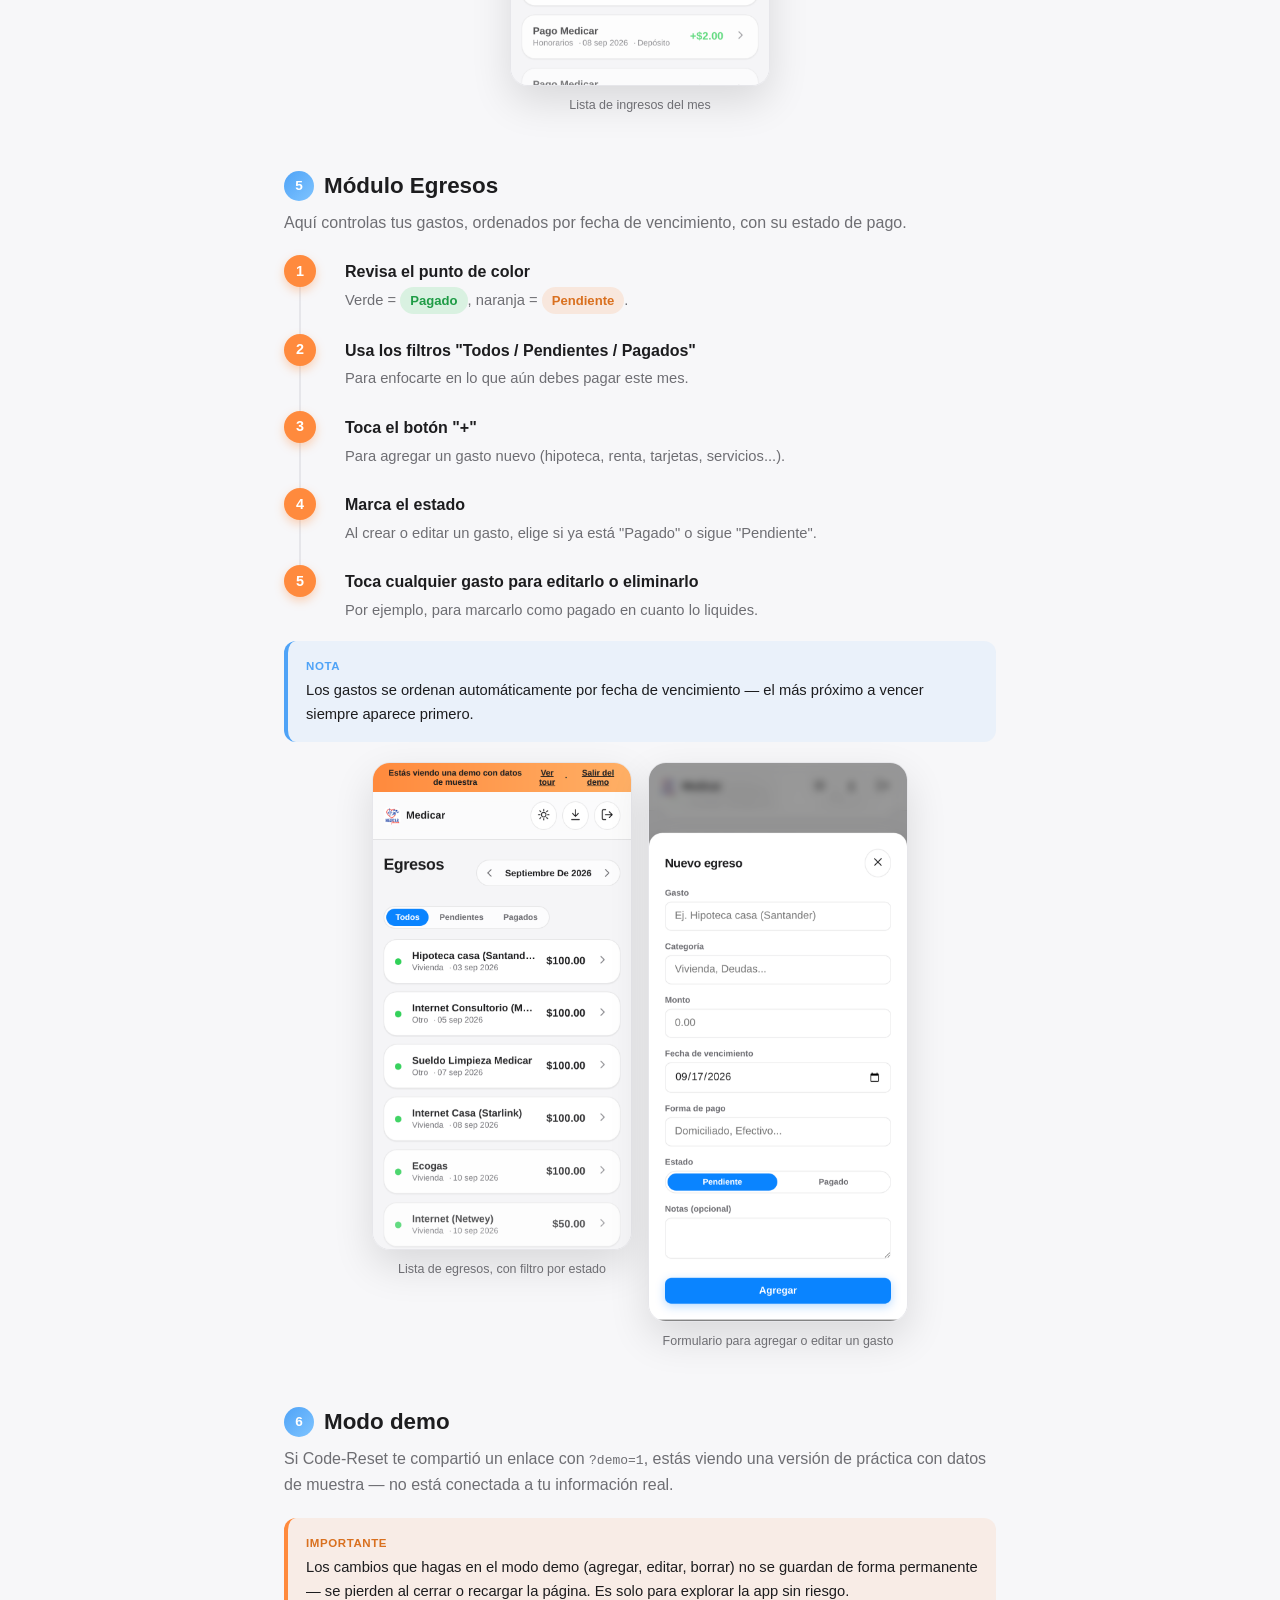
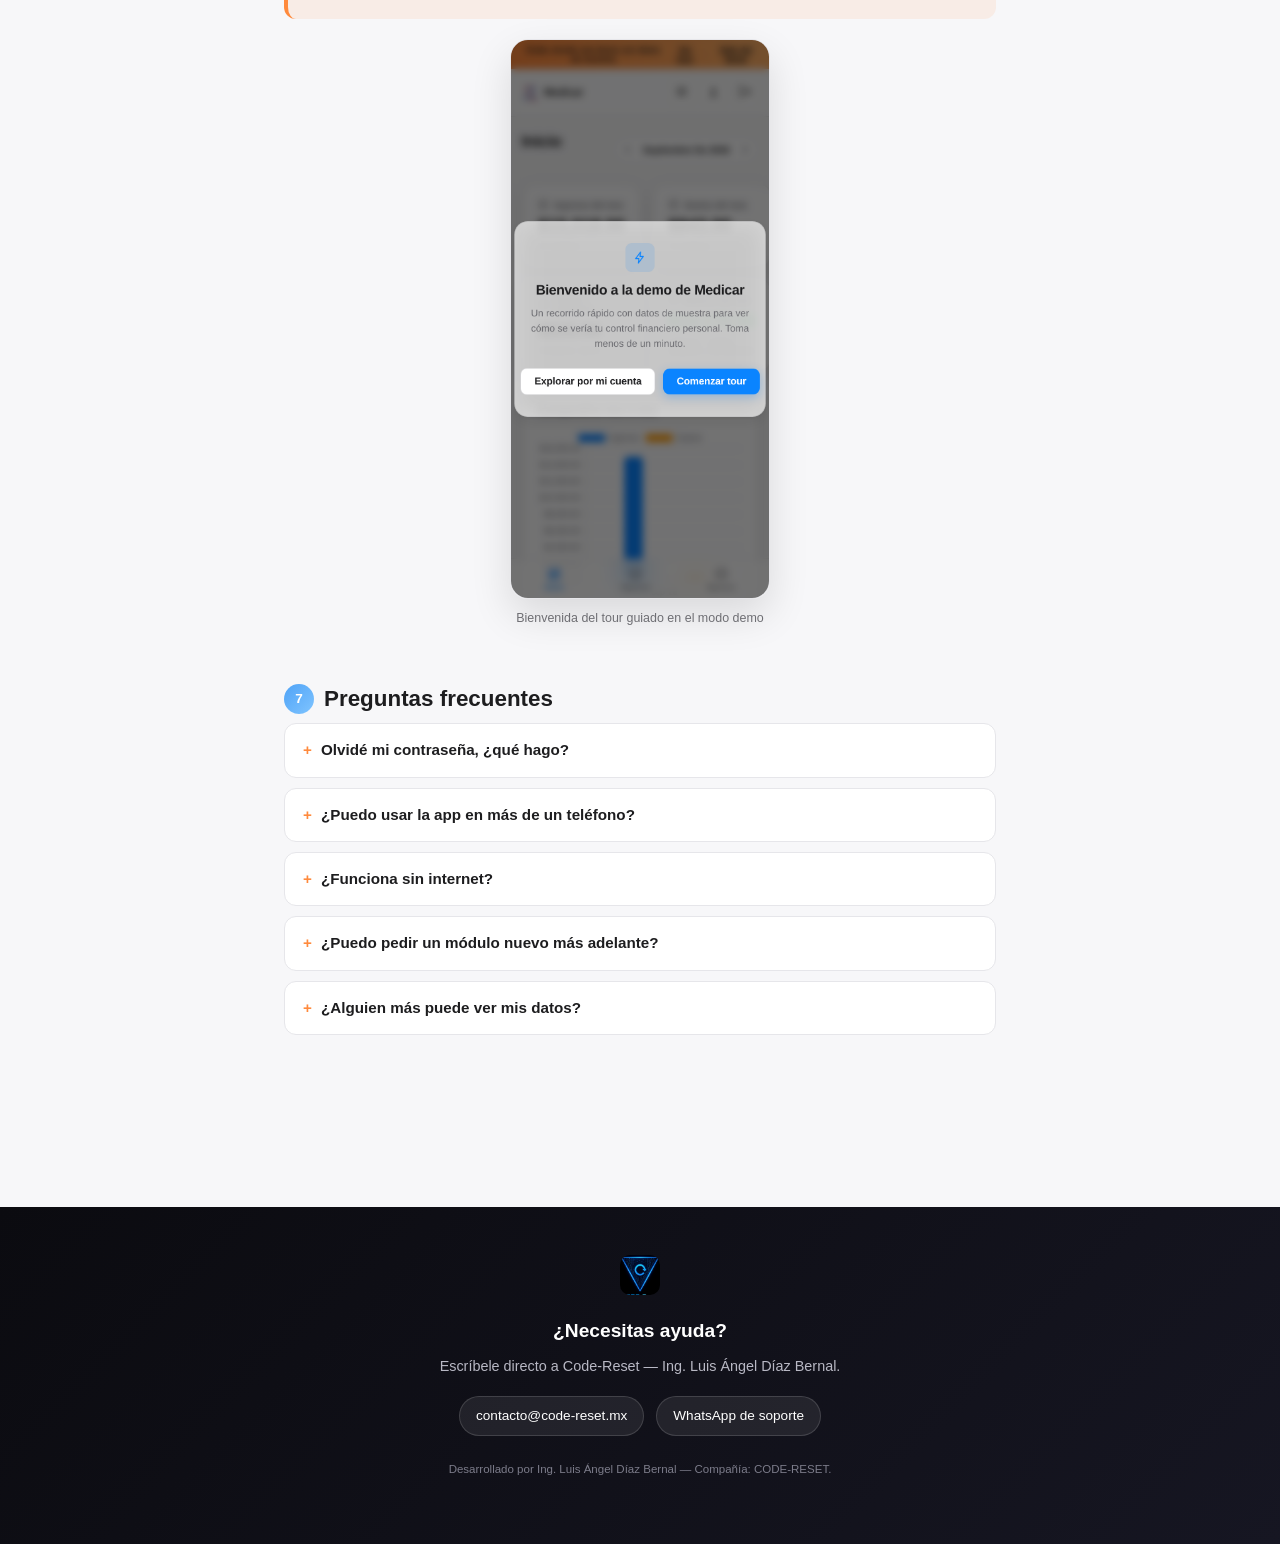
==== commit 1aa60b31: "Agregar capturas reales de la app al manual de usuario - 6 capturas reales (no mockups) tomadas de l" ====
--- a/manual-de-usuario.html
+++ b/manual-de-usuario.html
@@ -154,9 +154,9 @@
   }
   .box-nota { background: rgba(79, 163, 247, 0.08); border-color: var(--blue); }
   .box-importante { background: rgba(255, 138, 61, 0.1); border-color: var(--orange); }
-  .box strong { display: block; margin-bottom: 4px; text-transform: uppercase; font-size: 0.72rem; letter-spacing: 0.05em; }
-  .box-nota strong { color: var(--blue); }
-  .box-importante strong { color: #d9701f; }
+  .box > strong:first-child { display: block; margin-bottom: 4px; text-transform: uppercase; font-size: 0.72rem; letter-spacing: 0.05em; }
+  .box-nota > strong:first-child { color: var(--blue); }
+  .box-importante > strong:first-child { color: #d9701f; }
 
   .card-row { display: grid; grid-template-columns: 1fr; gap: 14px; margin: 18px 0; }
   @media (min-width: 600px) { .card-row { grid-template-columns: 1fr 1fr; } }
@@ -222,6 +222,31 @@
   table.schema { width: 100%; border-collapse: collapse; font-size: 0.85rem; margin: 14px 0; }
   table.schema th, table.schema td { text-align: left; padding: 8px 10px; border-bottom: 1px solid var(--border); }
   table.schema th { color: var(--text-dim); font-weight: 600; font-size: 0.78rem; text-transform: uppercase; letter-spacing: 0.03em; }
+
+  .screenshot-row {
+    display: flex;
+    gap: 16px;
+    justify-content: center;
+    flex-wrap: wrap;
+    margin: 20px 0 4px;
+  }
+  .screenshot-row figure {
+    margin: 0;
+    max-width: 260px;
+  }
+  .screenshot-row img {
+    width: 100%;
+    display: block;
+    border-radius: 18px;
+    border: 1px solid var(--border);
+    box-shadow: 0 16px 40px rgba(0,0,0,0.12);
+  }
+  .screenshot-row figcaption {
+    margin-top: 10px;
+    text-align: center;
+    font-size: 0.78rem;
+    color: var(--text-dim);
+  }
 </style>
 </head>
 <body>
@@ -261,6 +286,12 @@
       <strong>Importante</strong>
       No compartas tu correo y contraseña con nadie. Si crees que alguien más los tiene, avísale a Code-Reset para cambiarlos.
     </div>
+    <div class="screenshot-row">
+      <figure>
+        <img src="assets/manual/pantalla-login.png" alt="Pantalla de inicio de sesión de Medicar" />
+        <figcaption>Pantalla de inicio de sesión</figcaption>
+      </figure>
+    </div>
   </section>
 
   <section class="block" id="instalar">
@@ -294,6 +325,12 @@
     <div class="box box-nota">
       <strong>Nota</strong>
       El <em>balance del mes</em> se calcula como ingresos menos <strong>todos</strong> los gastos del mes — los ya pagados y los pendientes. Así ves tu realidad financiera completa, no solo lo que ya saliste a pagar.
+    </div>
+    <div class="screenshot-row">
+      <figure>
+        <img src="assets/manual/pantalla-inicio.png" alt="Dashboard de Medicar con tarjetas de resumen, comparativa mes a mes y desglose por categoría" />
+        <figcaption>Inicio: resumen, comparativa mes a mes y categorías</figcaption>
+      </figure>
     </div>
   </section>
 
@@ -314,6 +351,12 @@
       <tr><td>Fecha de percepción</td><td>Cuándo lo recibiste</td></tr>
       <tr><td>Forma de recepción</td><td>Efectivo, Depósito, Transferencia...</td></tr>
     </table>
+    <div class="screenshot-row">
+      <figure>
+        <img src="assets/manual/pantalla-ingresos.png" alt="Lista de ingresos en Medicar" />
+        <figcaption>Lista de ingresos del mes</figcaption>
+      </figure>
+    </div>
   </section>
 
   <section class="block" id="egresos">
@@ -330,6 +373,16 @@
       <strong>Nota</strong>
       Los gastos se ordenan automáticamente por fecha de vencimiento — el más próximo a vencer siempre aparece primero.
     </div>
+    <div class="screenshot-row">
+      <figure>
+        <img src="assets/manual/pantalla-egresos.png" alt="Lista de egresos en Medicar, con filtros Todos, Pendientes y Pagados" />
+        <figcaption>Lista de egresos, con filtro por estado</figcaption>
+      </figure>
+      <figure>
+        <img src="assets/manual/formulario-egreso.png" alt="Formulario para agregar un nuevo egreso" />
+        <figcaption>Formulario para agregar o editar un gasto</figcaption>
+      </figure>
+    </div>
   </section>
 
   <section class="block" id="demo">
@@ -338,6 +391,12 @@
     <div class="box box-importante">
       <strong>Importante</strong>
       Los cambios que hagas en el modo demo (agregar, editar, borrar) no se guardan de forma permanente — se pierden al cerrar o recargar la página. Es solo para explorar la app sin riesgo.
+    </div>
+    <div class="screenshot-row">
+      <figure>
+        <img src="assets/manual/demo-bienvenida.png" alt="Pantalla de bienvenida del tour guiado en el modo demo" />
+        <figcaption>Bienvenida del tour guiado en el modo demo</figcaption>
+      </figure>
     </div>
   </section>
 
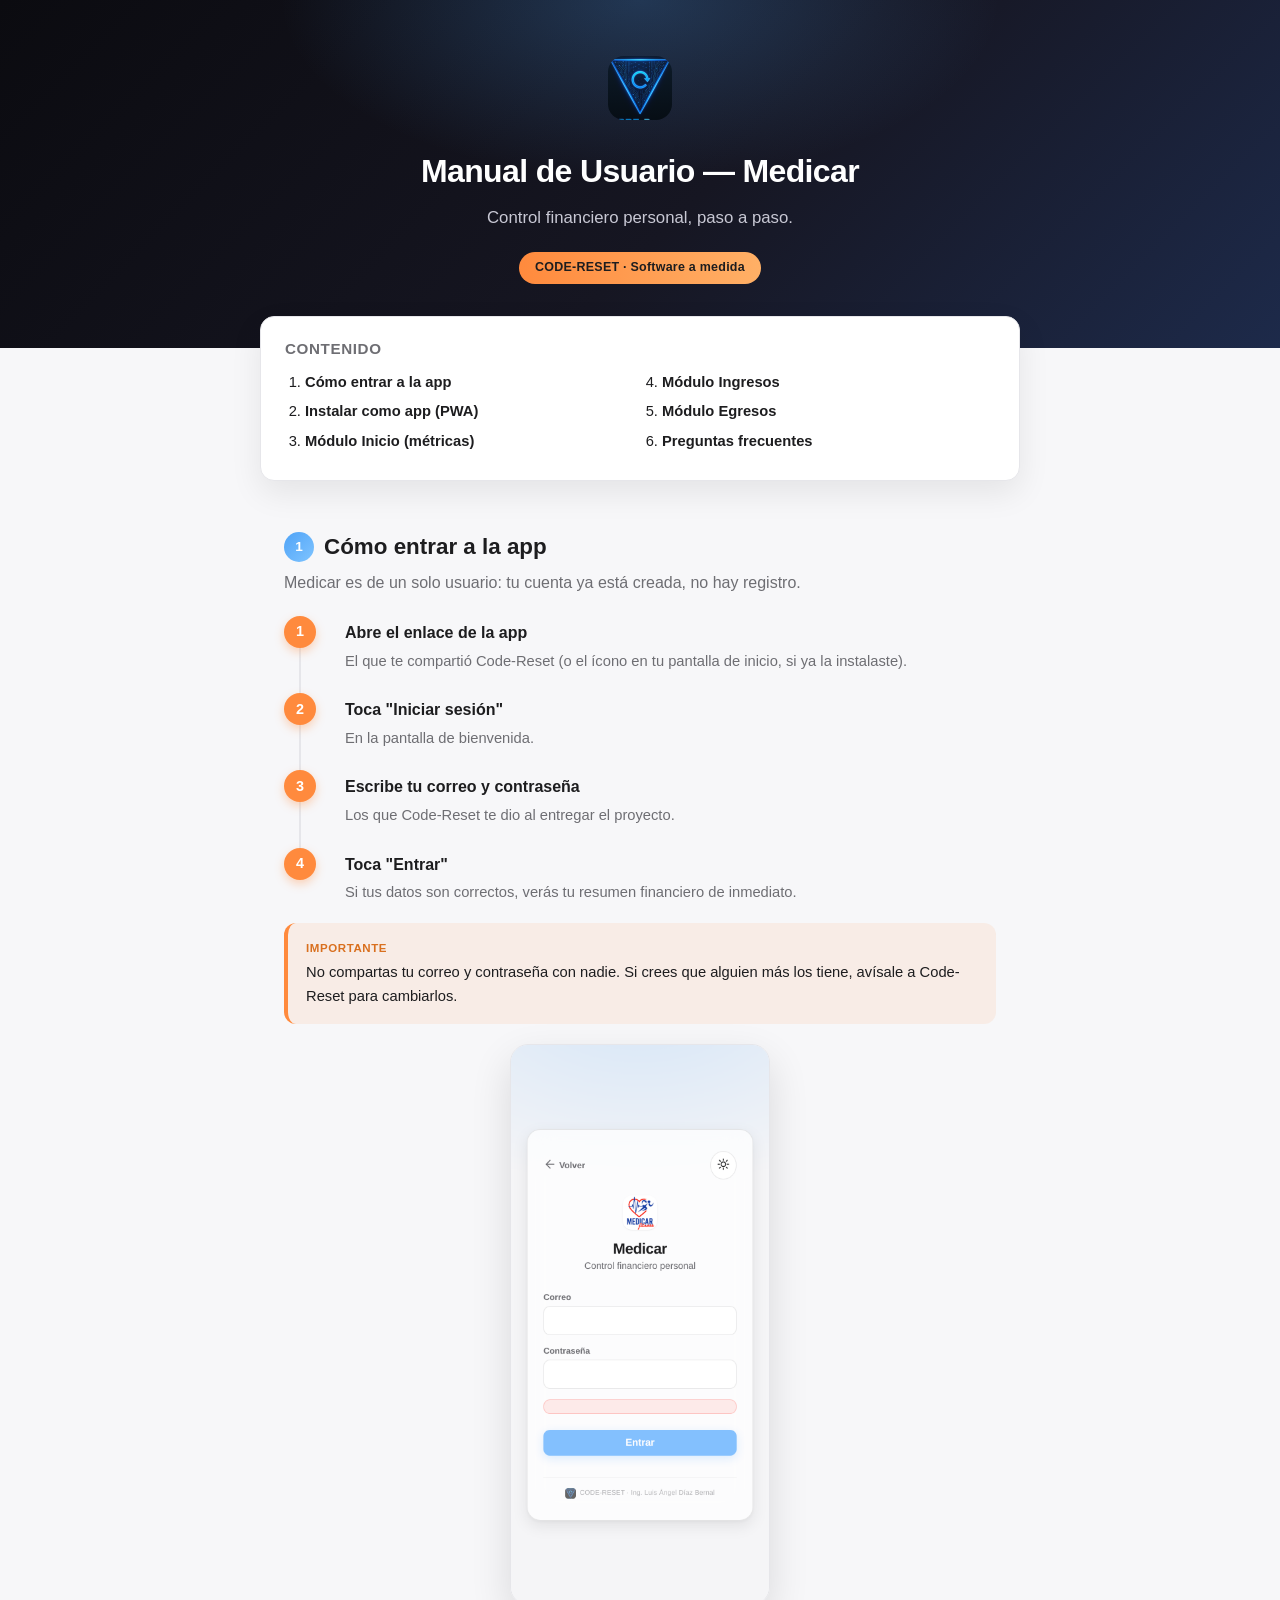
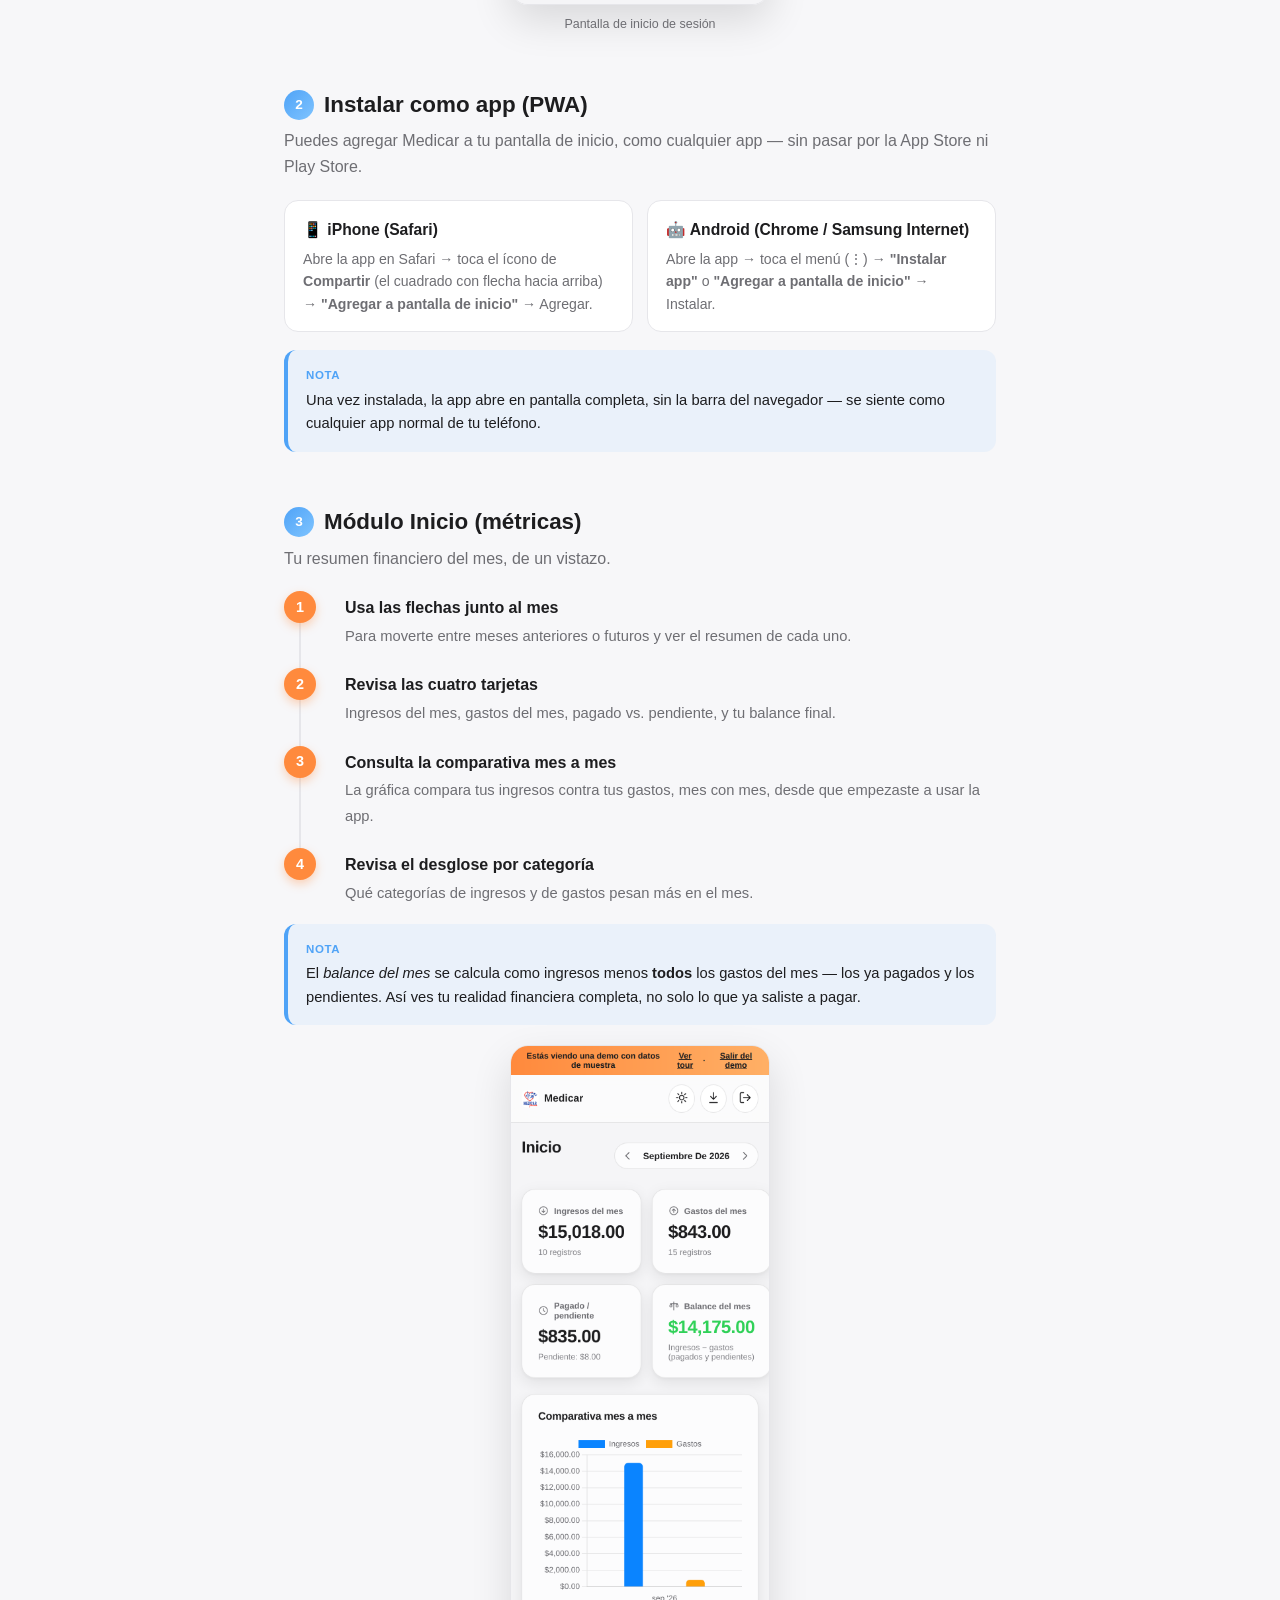
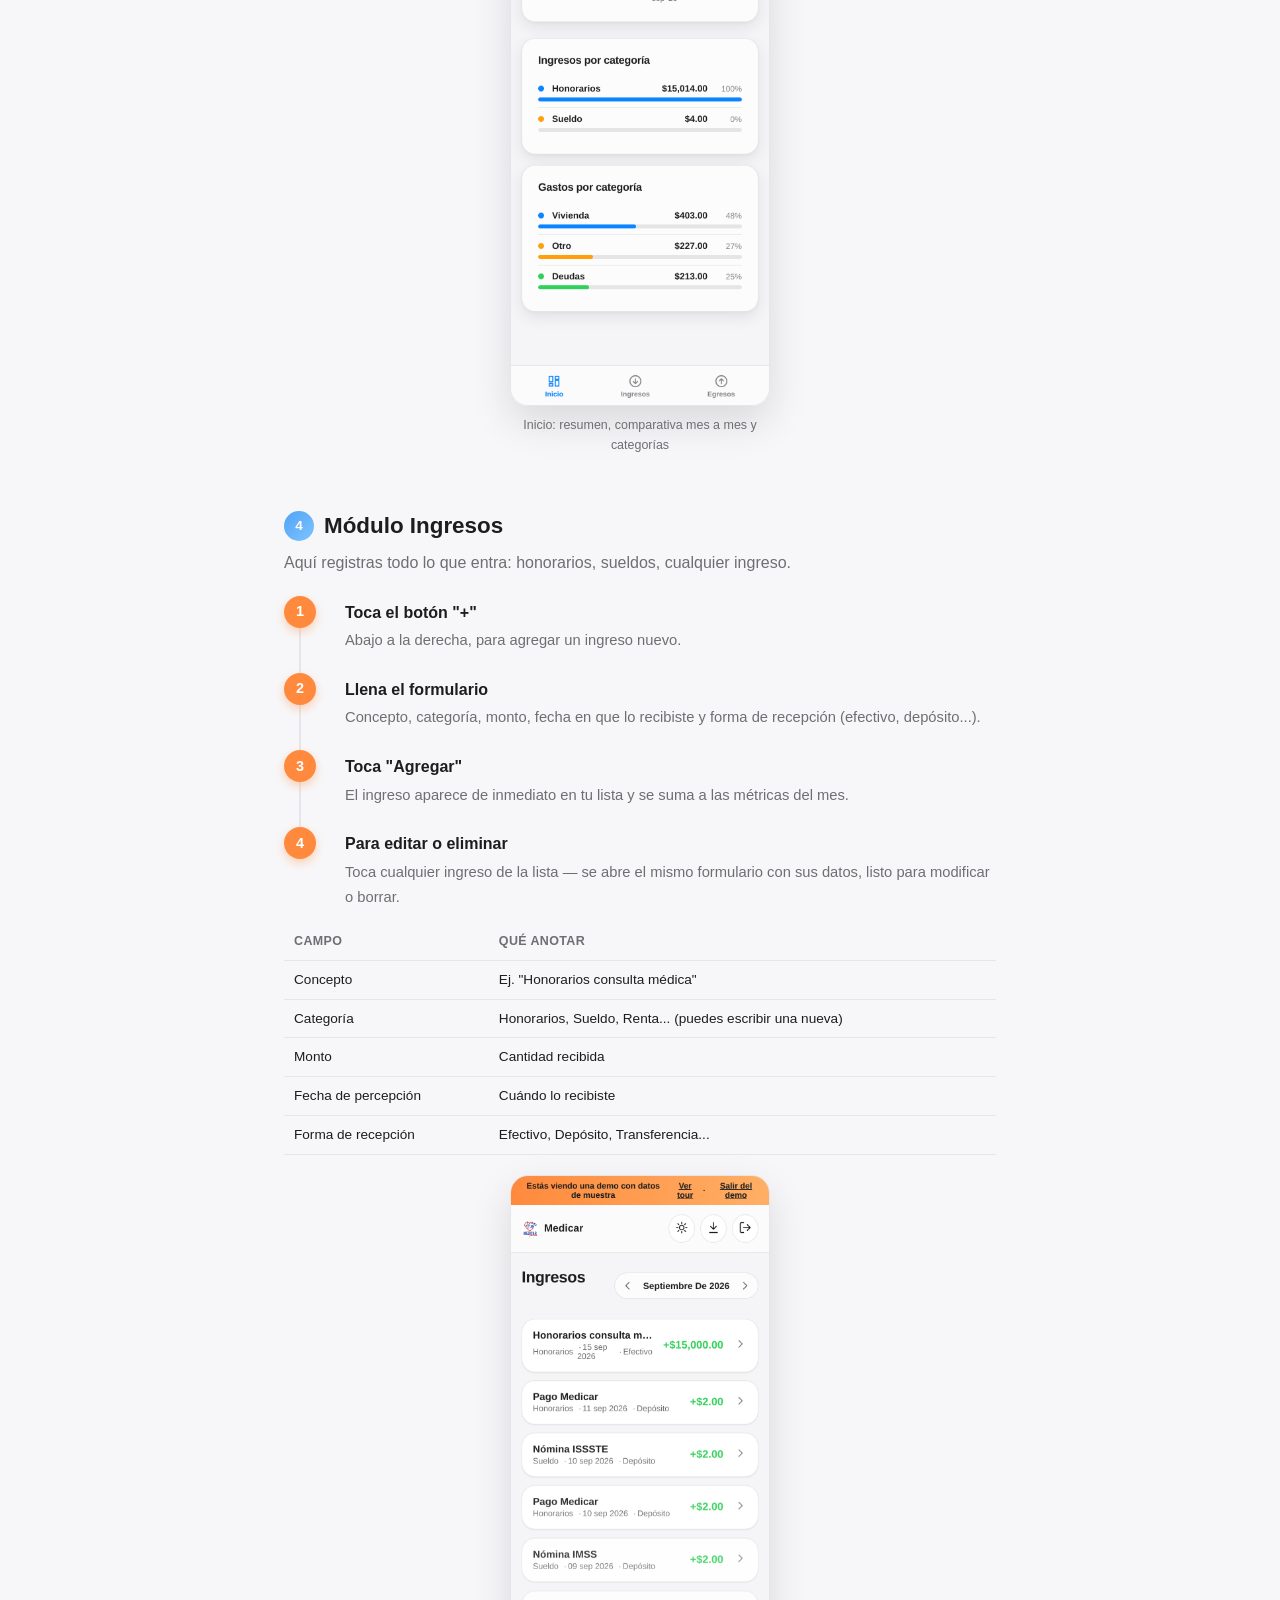
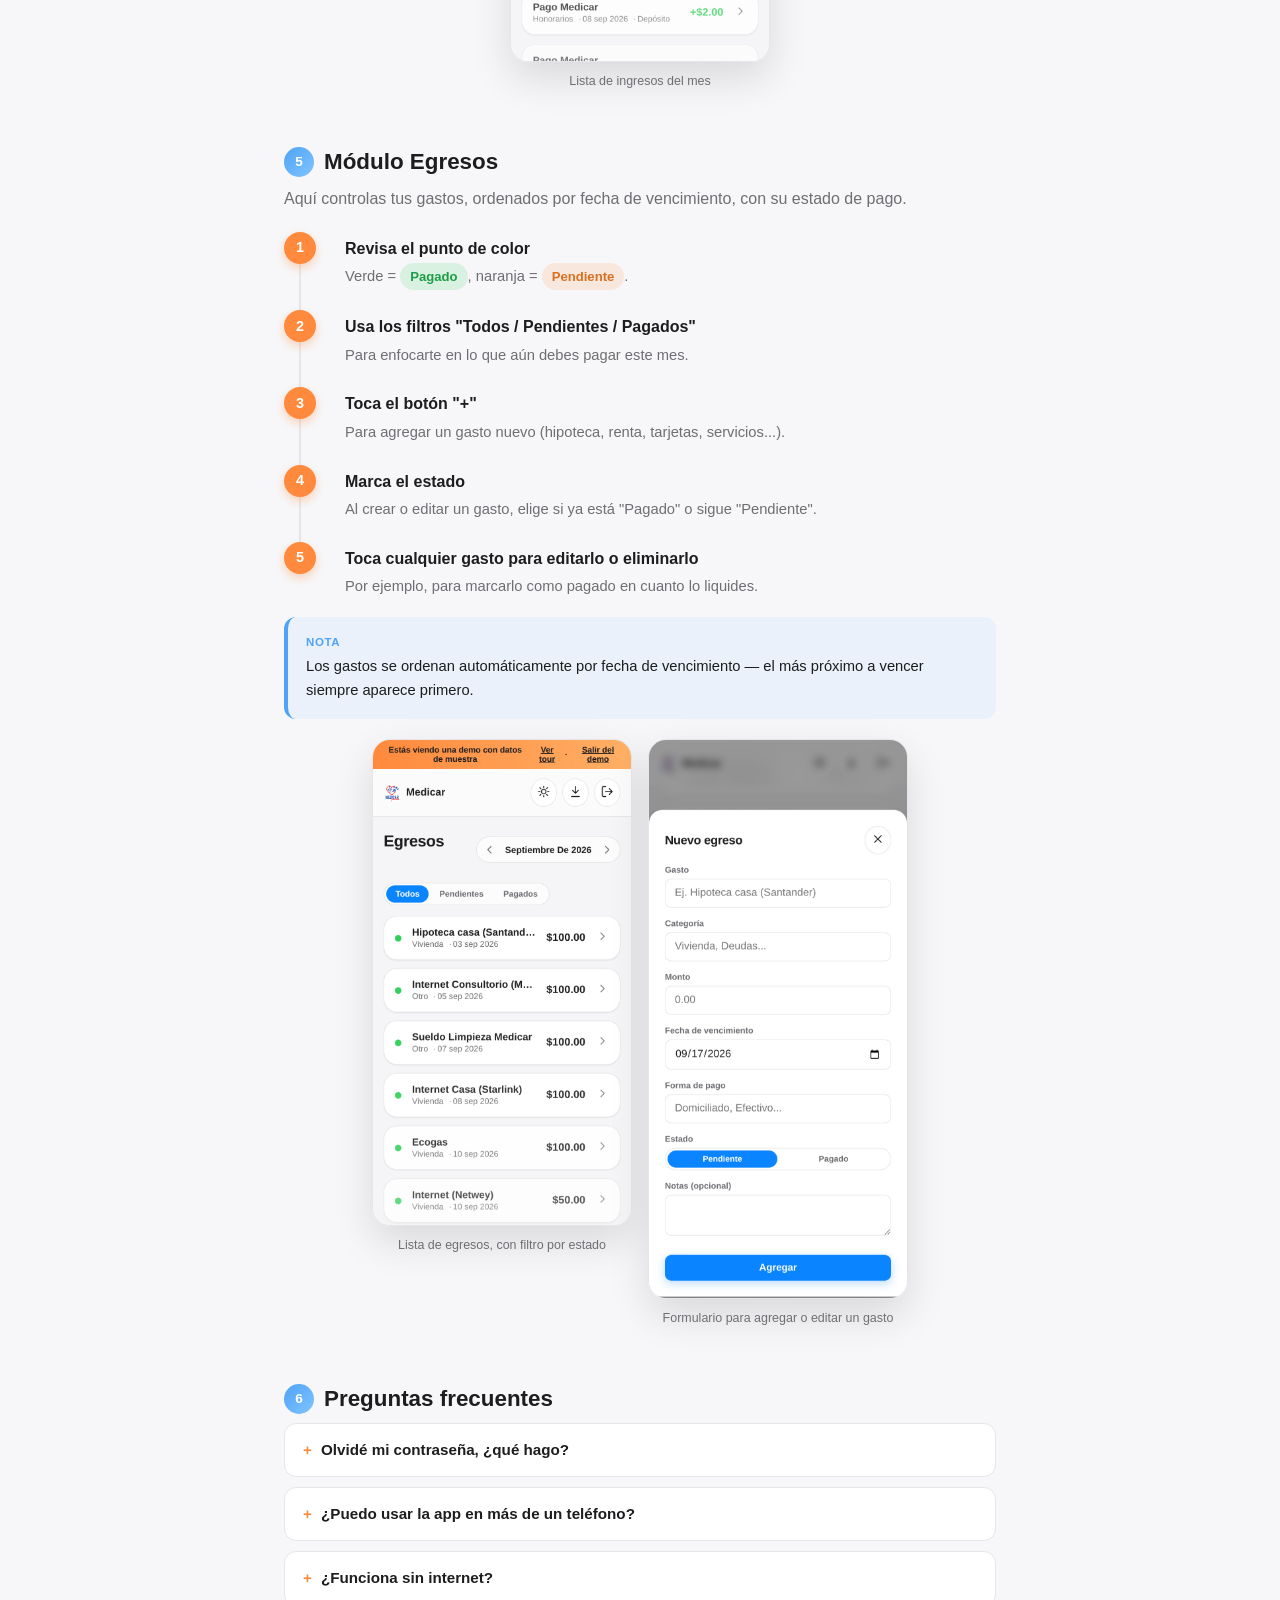
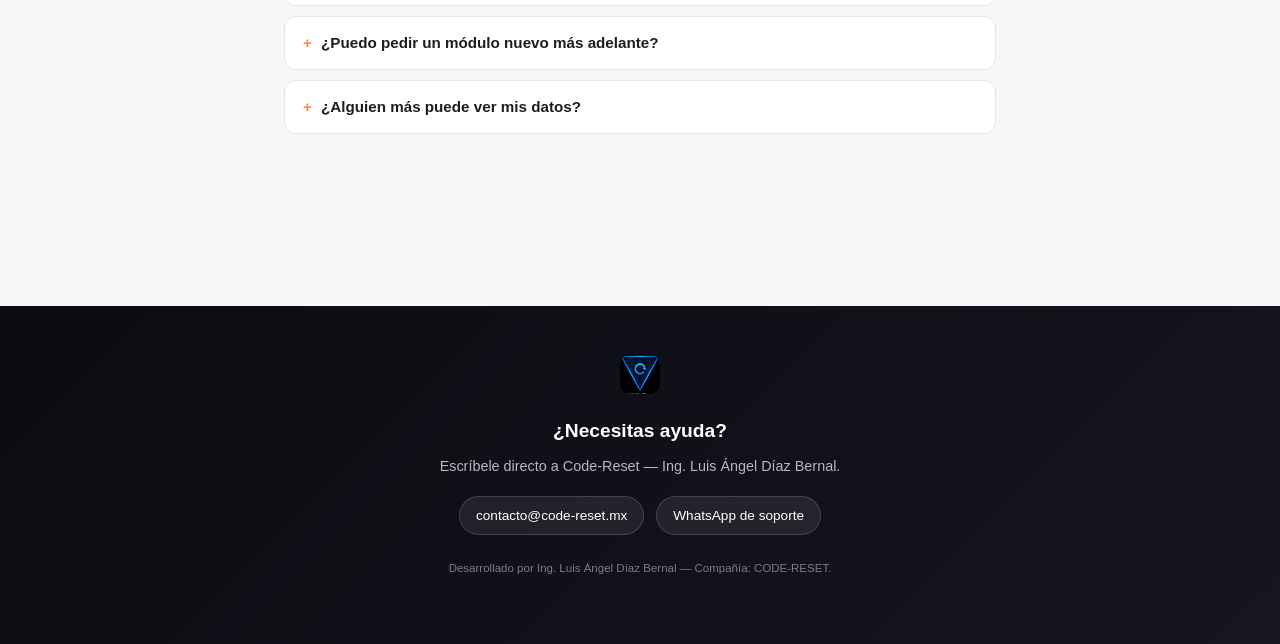
==== commit 0d0ce269: "Quitar el modo demo para la entrega final al cliente Sale de producción todo lo relacionado con ?dem" ====
--- a/manual-de-usuario.html
+++ b/manual-de-usuario.html
@@ -266,7 +266,6 @@
     <li><a href="#inicio">Módulo Inicio (métricas)</a></li>
     <li><a href="#ingresos">Módulo Ingresos</a></li>
     <li><a href="#egresos">Módulo Egresos</a></li>
-    <li><a href="#demo">Modo demo</a></li>
     <li><a href="#faq">Preguntas frecuentes</a></li>
   </ol>
 </nav>
@@ -385,23 +384,8 @@
     </div>
   </section>
 
-  <section class="block" id="demo">
-    <h2><span class="section-num">6</span> Modo demo</h2>
-    <p class="lead">Si Code-Reset te compartió un enlace con <code>?demo=1</code>, estás viendo una versión de práctica con datos de muestra — no está conectada a tu información real.</p>
-    <div class="box box-importante">
-      <strong>Importante</strong>
-      Los cambios que hagas en el modo demo (agregar, editar, borrar) no se guardan de forma permanente — se pierden al cerrar o recargar la página. Es solo para explorar la app sin riesgo.
-    </div>
-    <div class="screenshot-row">
-      <figure>
-        <img src="assets/manual/demo-bienvenida.png" alt="Pantalla de bienvenida del tour guiado en el modo demo" />
-        <figcaption>Bienvenida del tour guiado en el modo demo</figcaption>
-      </figure>
-    </div>
-  </section>
-
   <section class="block" id="faq">
-    <h2><span class="section-num">7</span> Preguntas frecuentes</h2>
+    <h2><span class="section-num">6</span> Preguntas frecuentes</h2>
 
     <details class="faq">
       <summary>Olvidé mi contraseña, ¿qué hago?</summary>
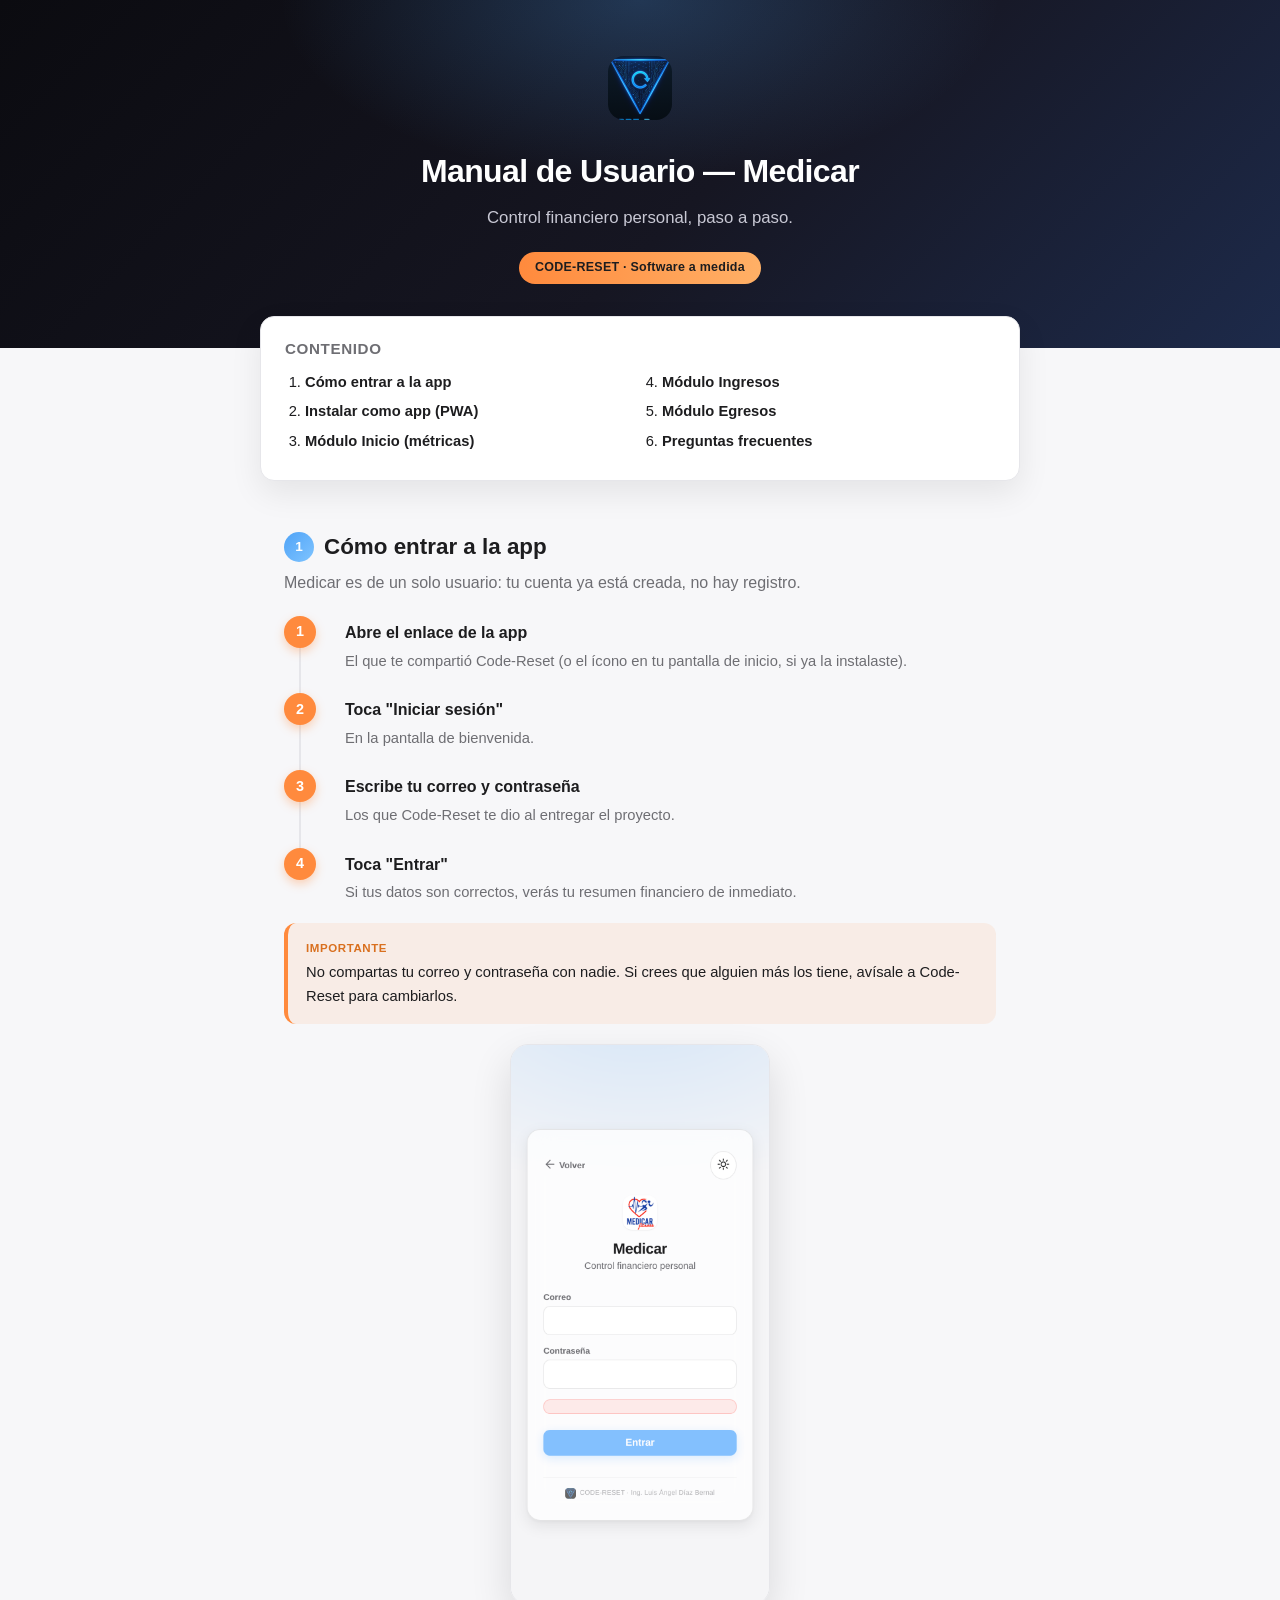
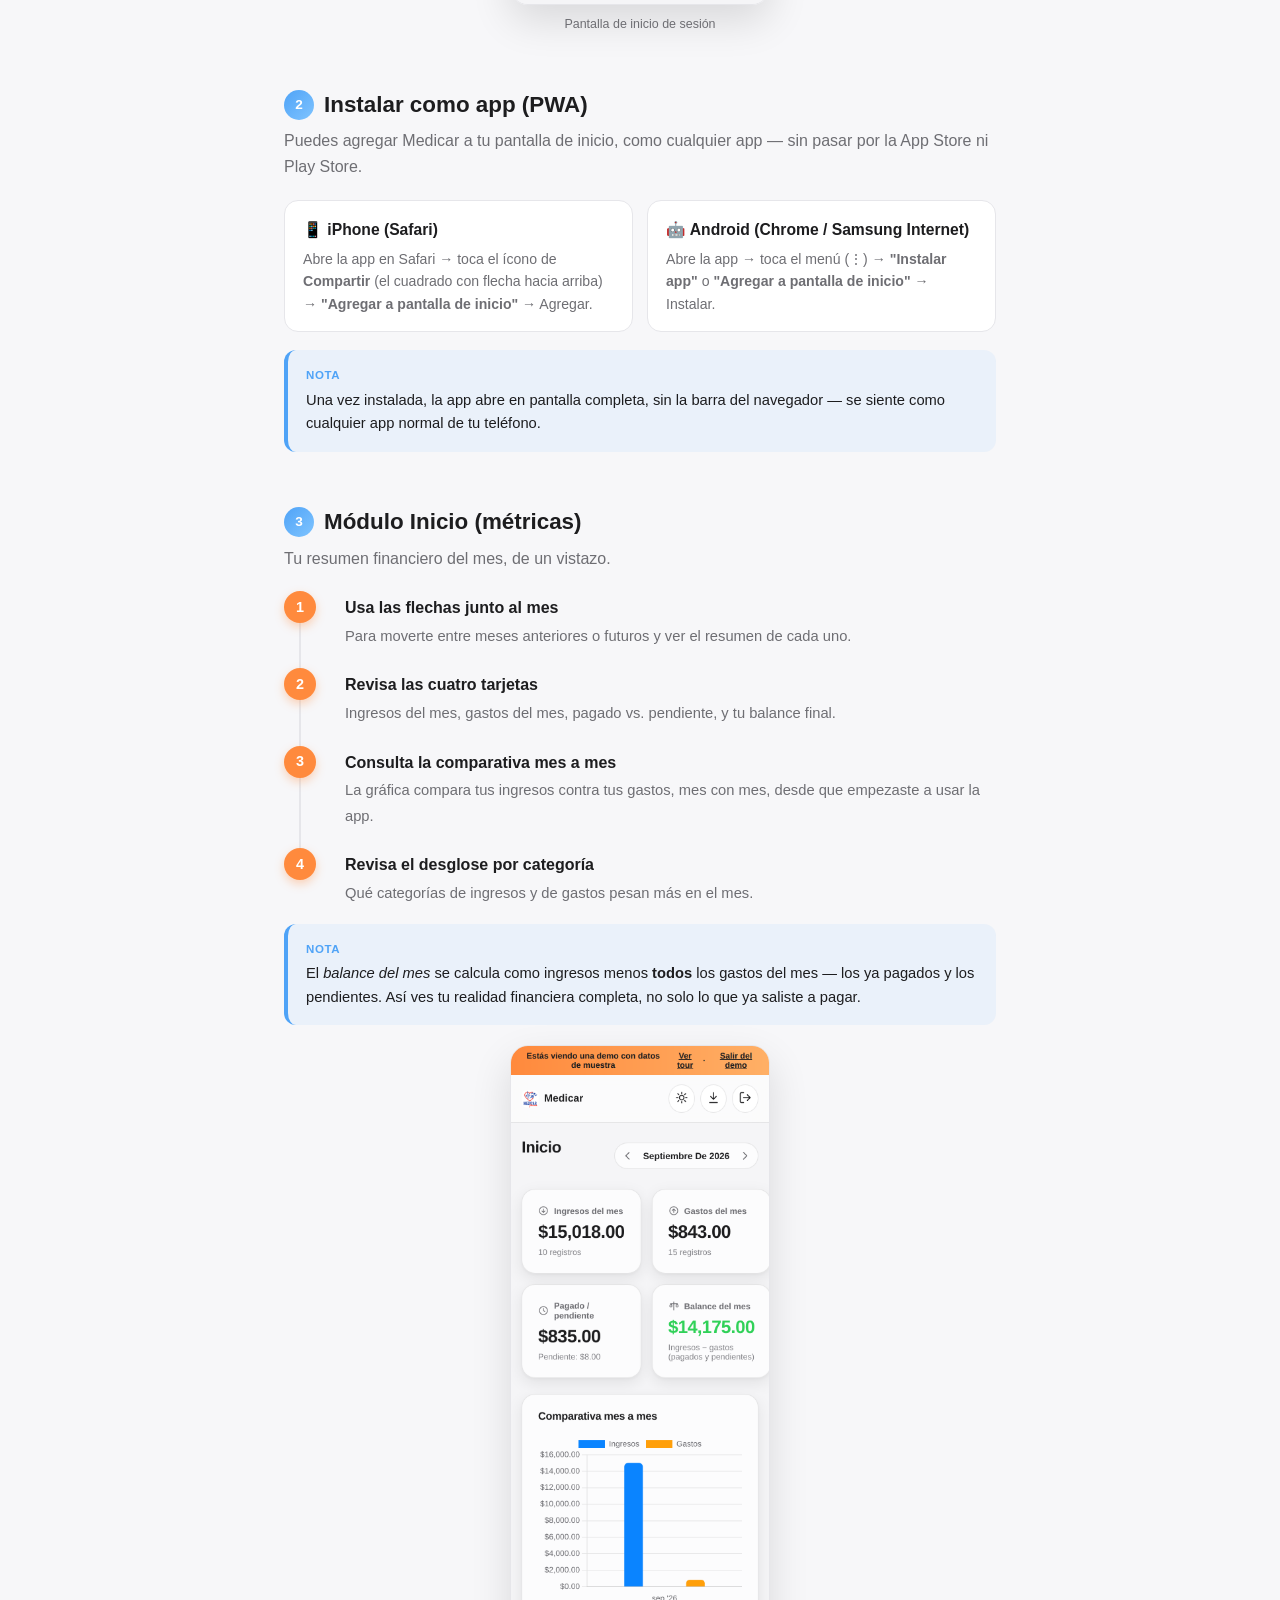
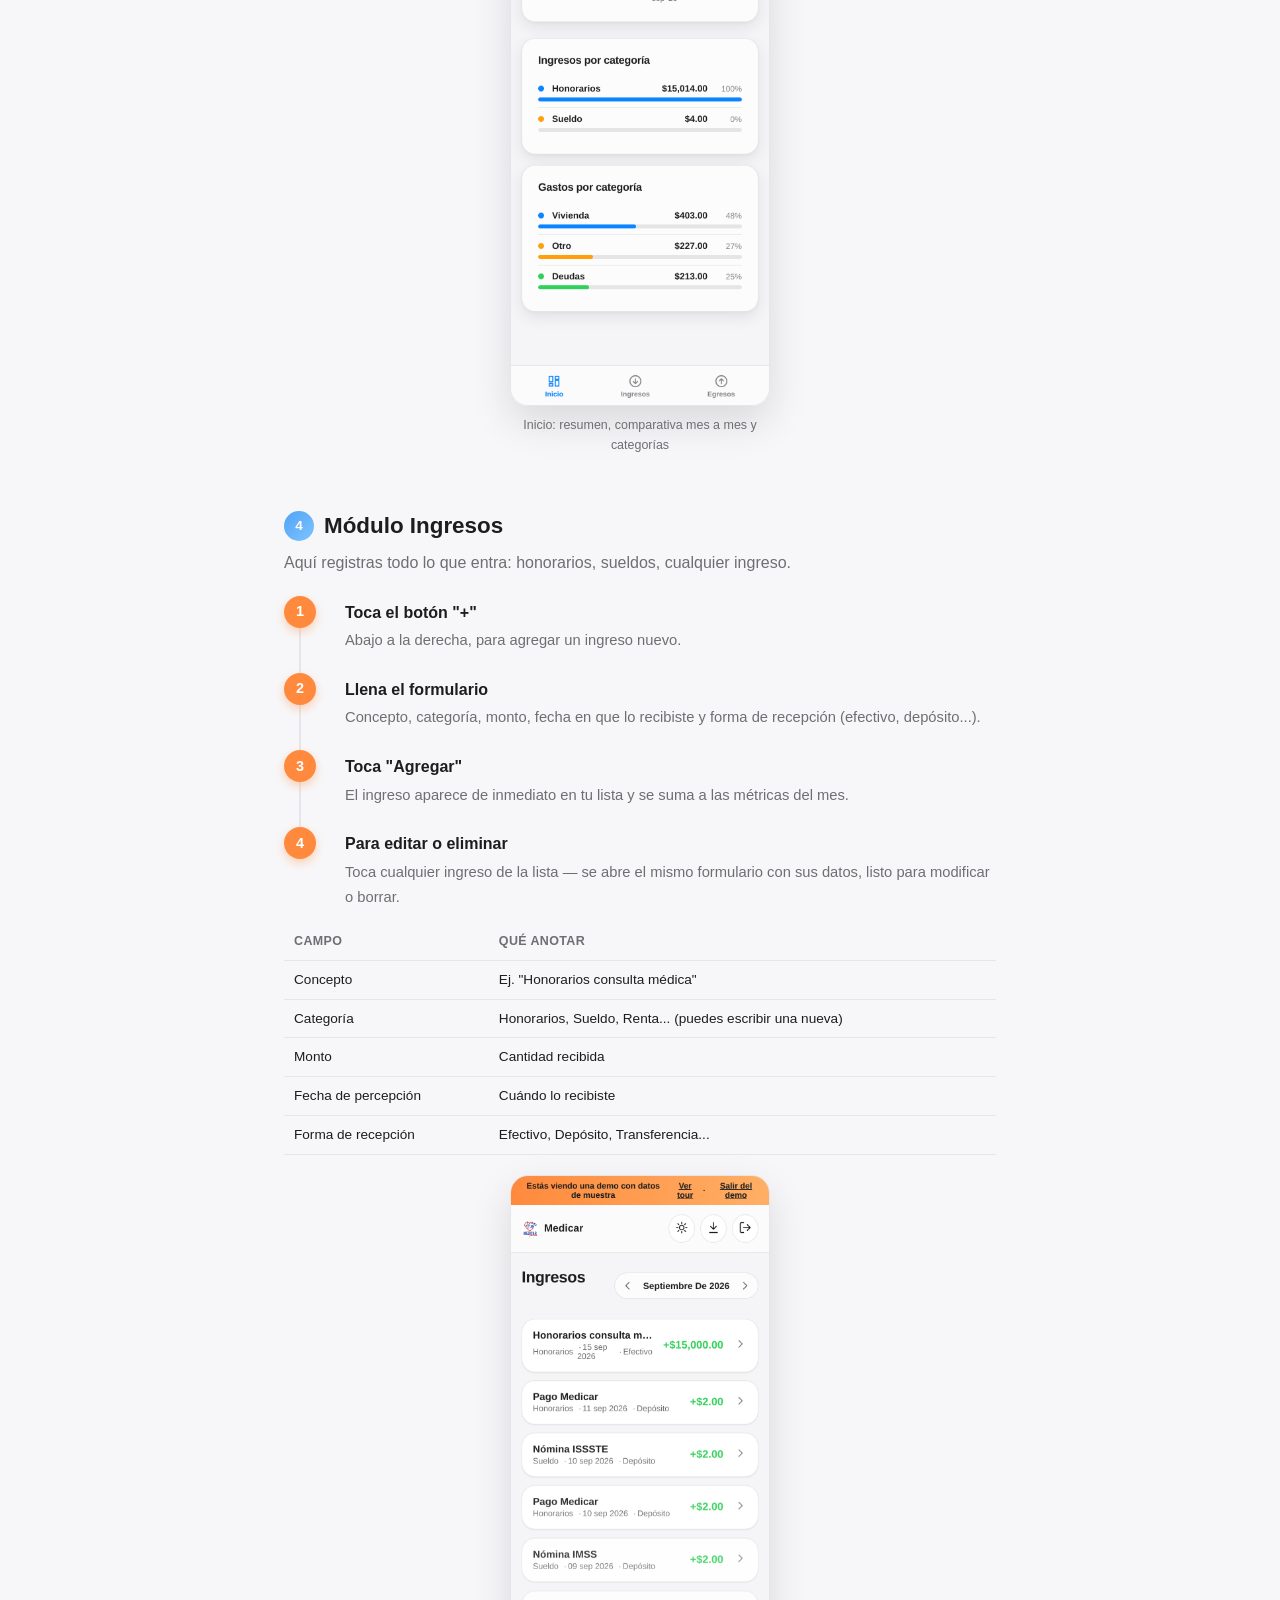
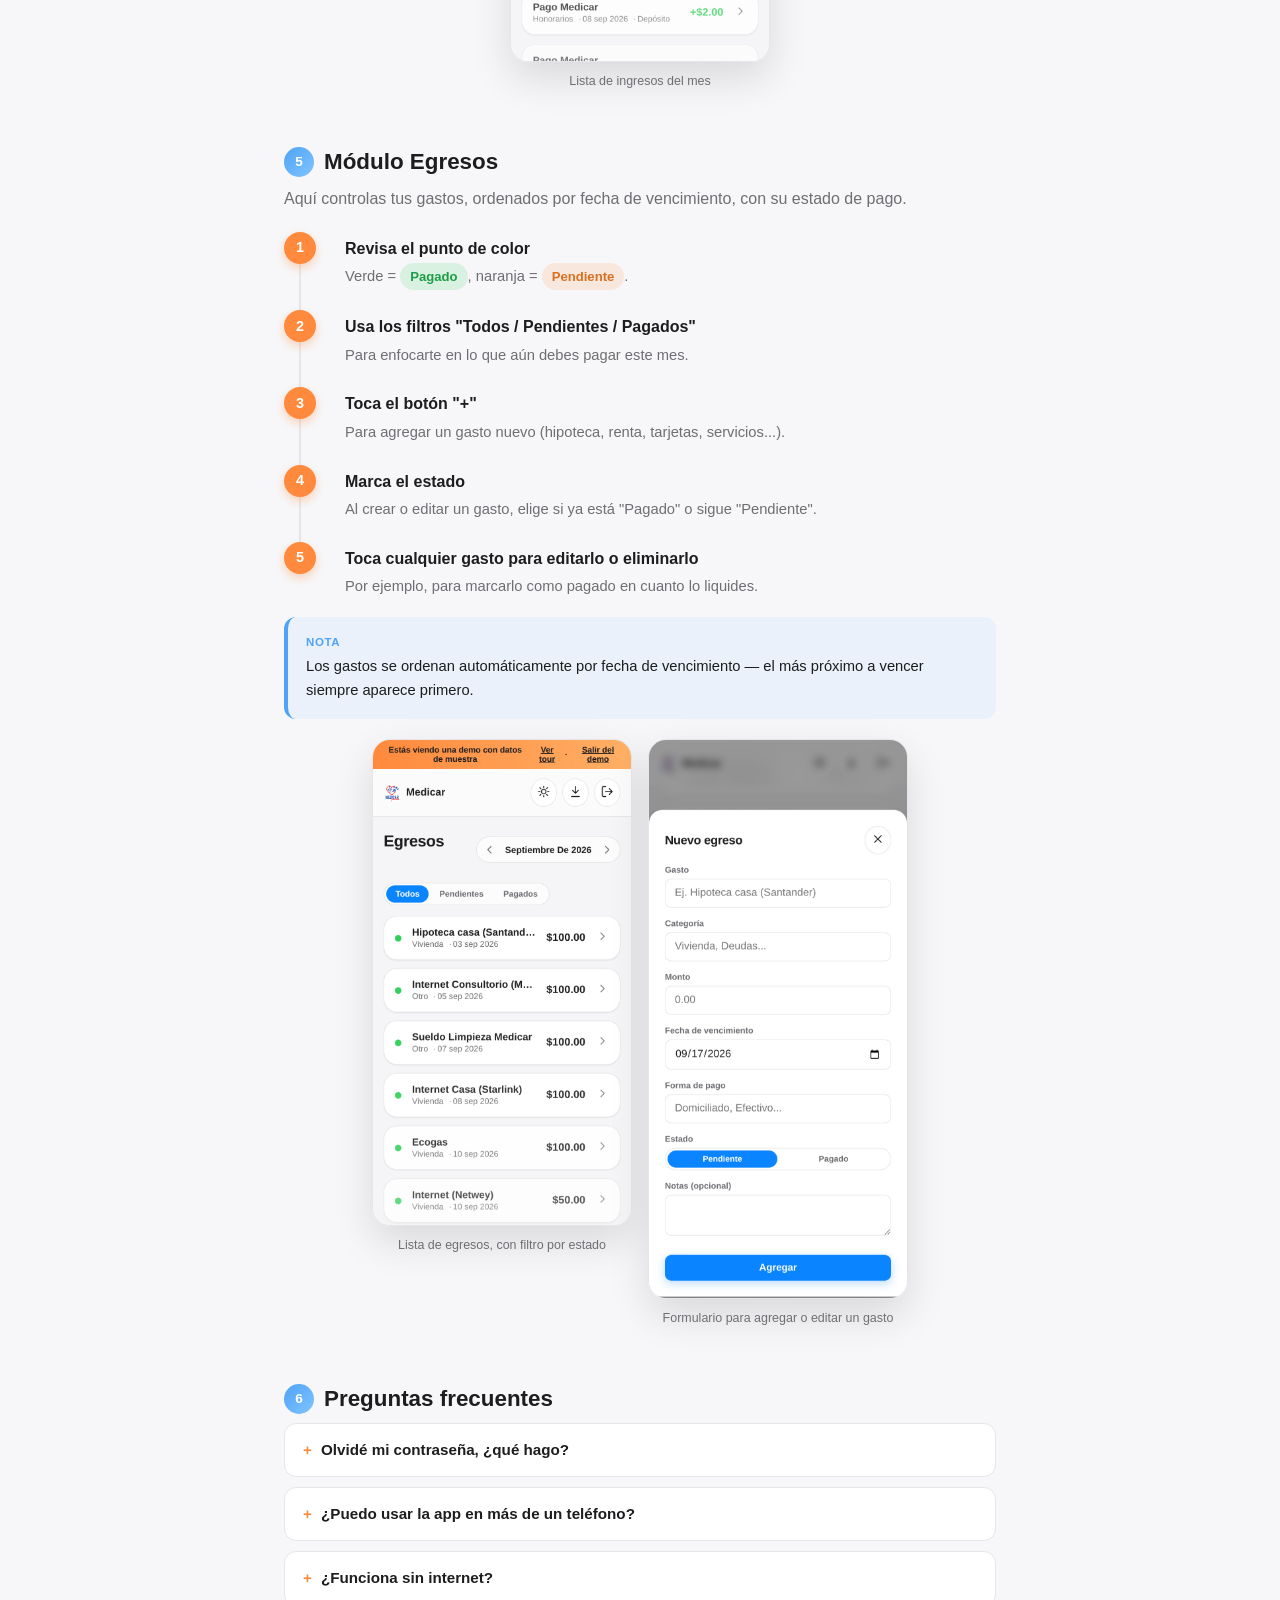
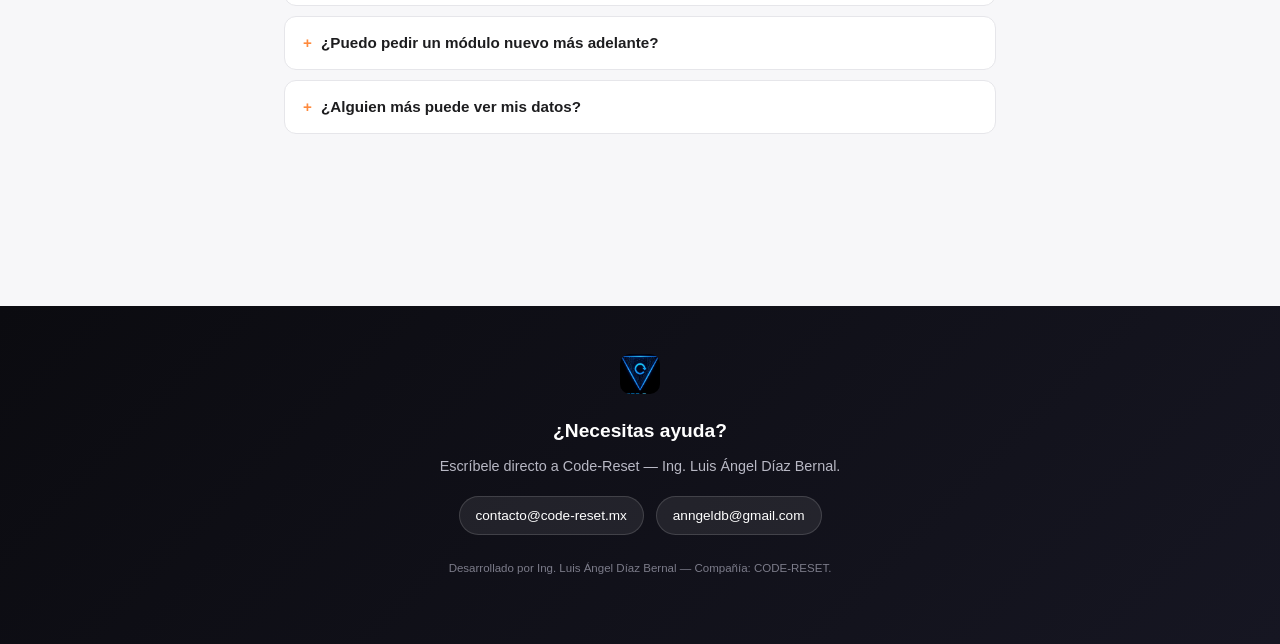
==== commit 55e4b883: "Corrige el enlace roto de WhatsApp en el manual y agrega correo de contacto El pill "WhatsApp de sop" ====
--- a/manual-de-usuario.html
+++ b/manual-de-usuario.html
@@ -417,7 +417,7 @@
   <p>Escríbele directo a Code-Reset — Ing. Luis Ángel Díaz Bernal.</p>
   <div class="contact-row">
     <a class="contact-pill" href="mailto:contacto@code-reset.mx">contacto@code-reset.mx</a>
-    <a class="contact-pill" href="#">WhatsApp de soporte</a>
+    <a class="contact-pill" href="mailto:anngeldb@gmail.com">anngeldb@gmail.com</a>
   </div>
   <p class="fineprint">Desarrollado por Ing. Luis Ángel Díaz Bernal — Compañía: CODE-RESET.</p>
 </footer>
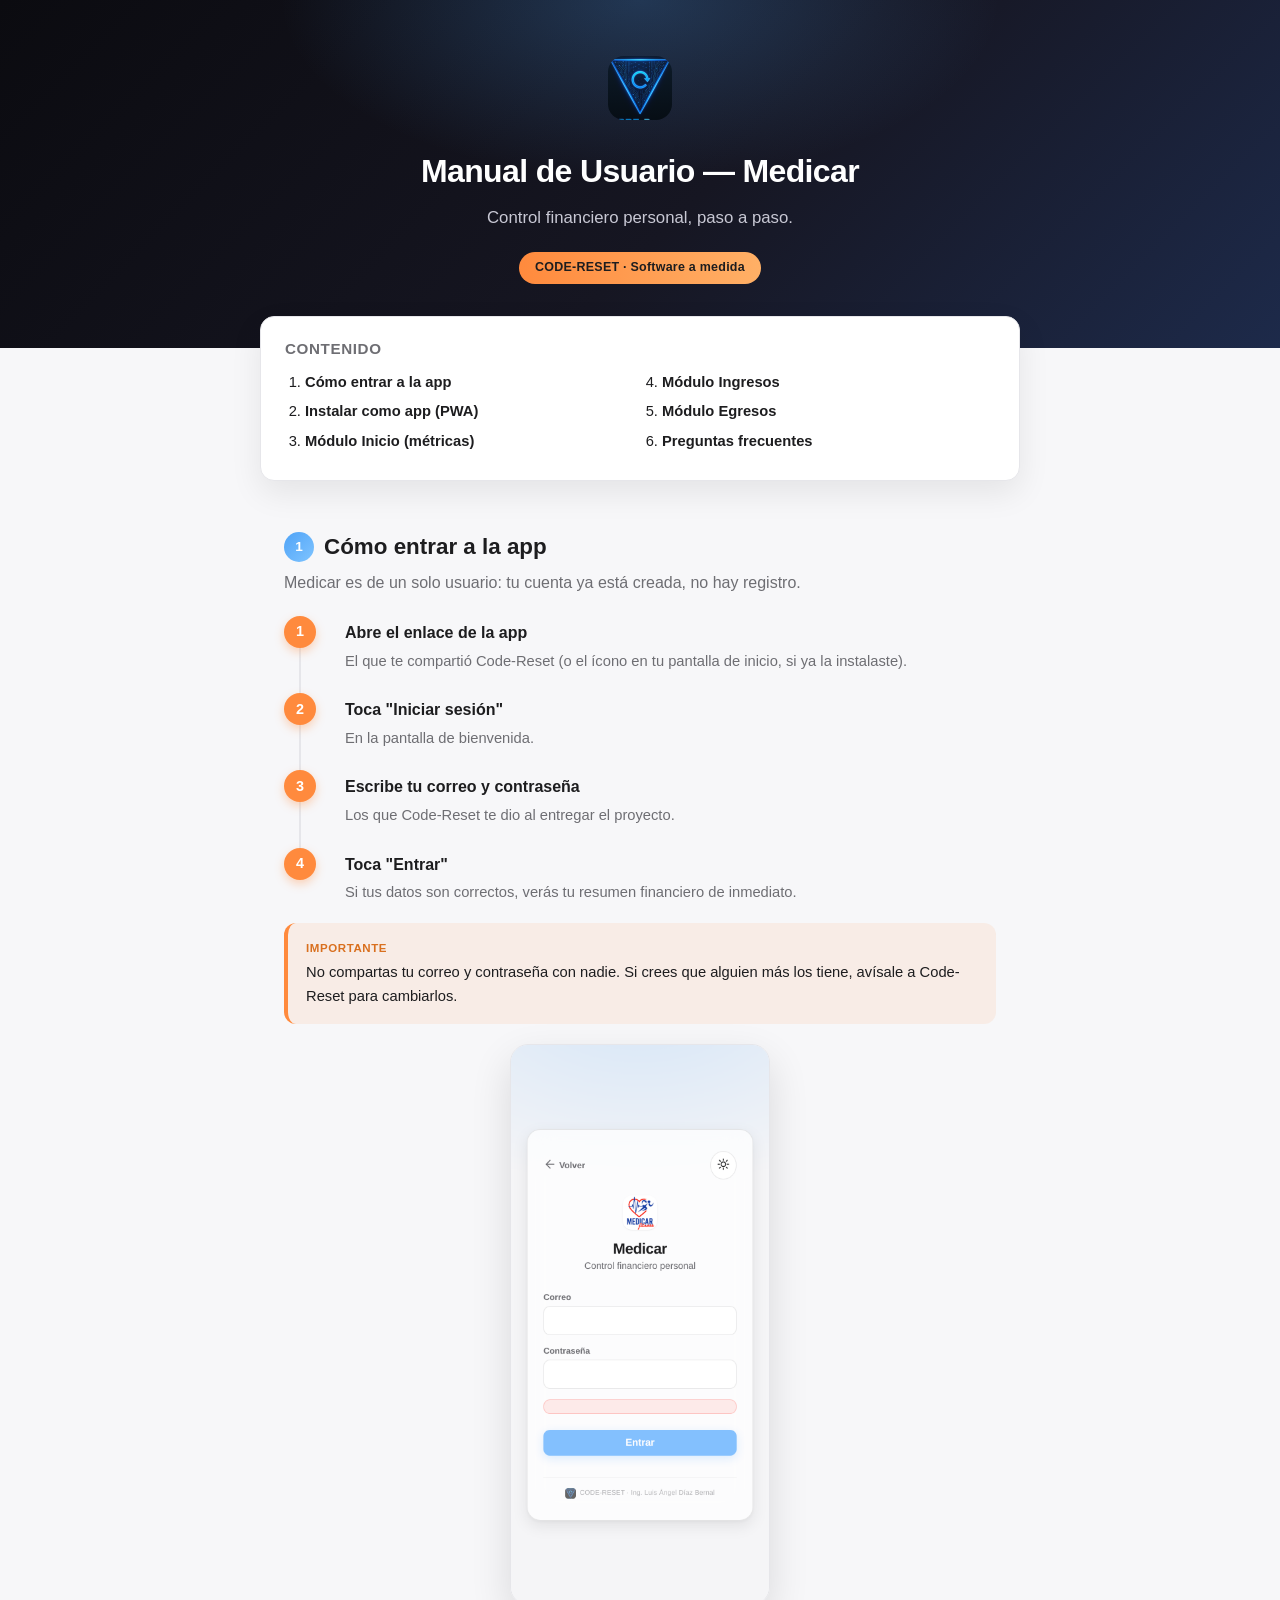
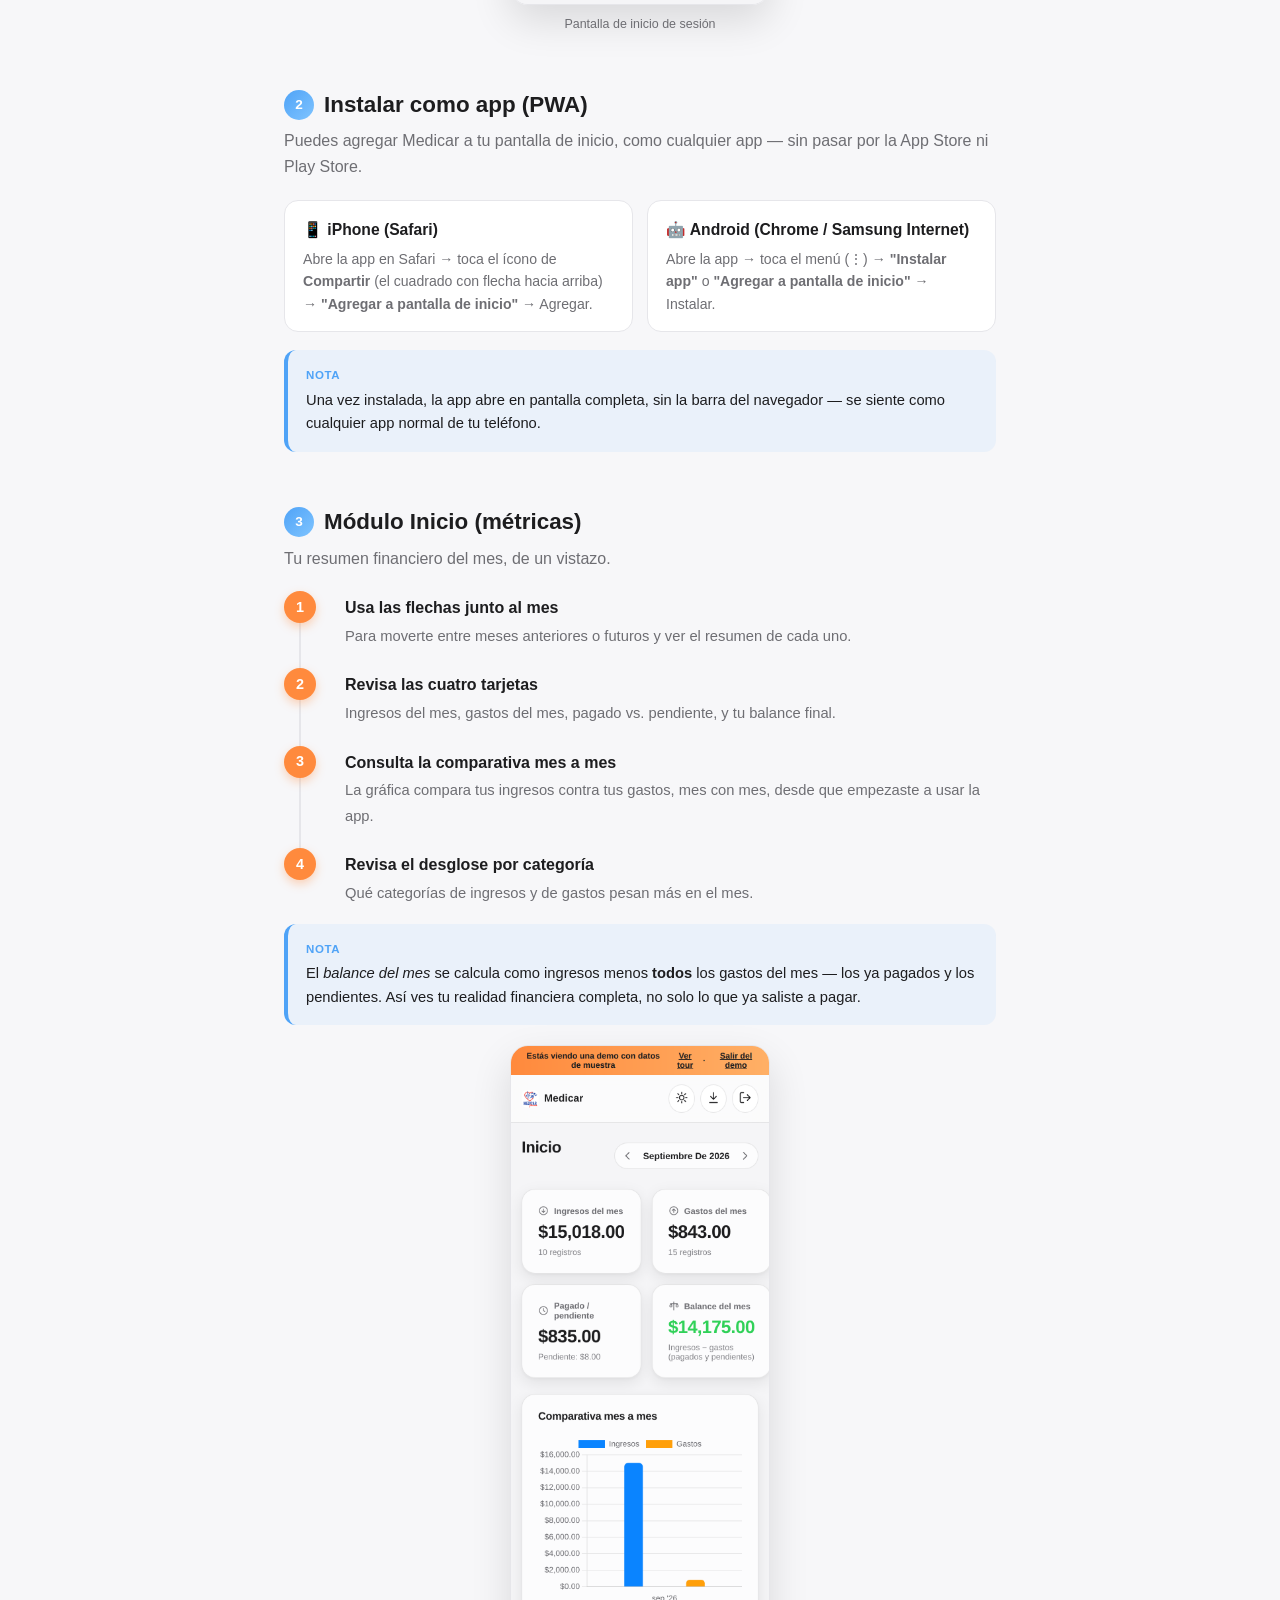
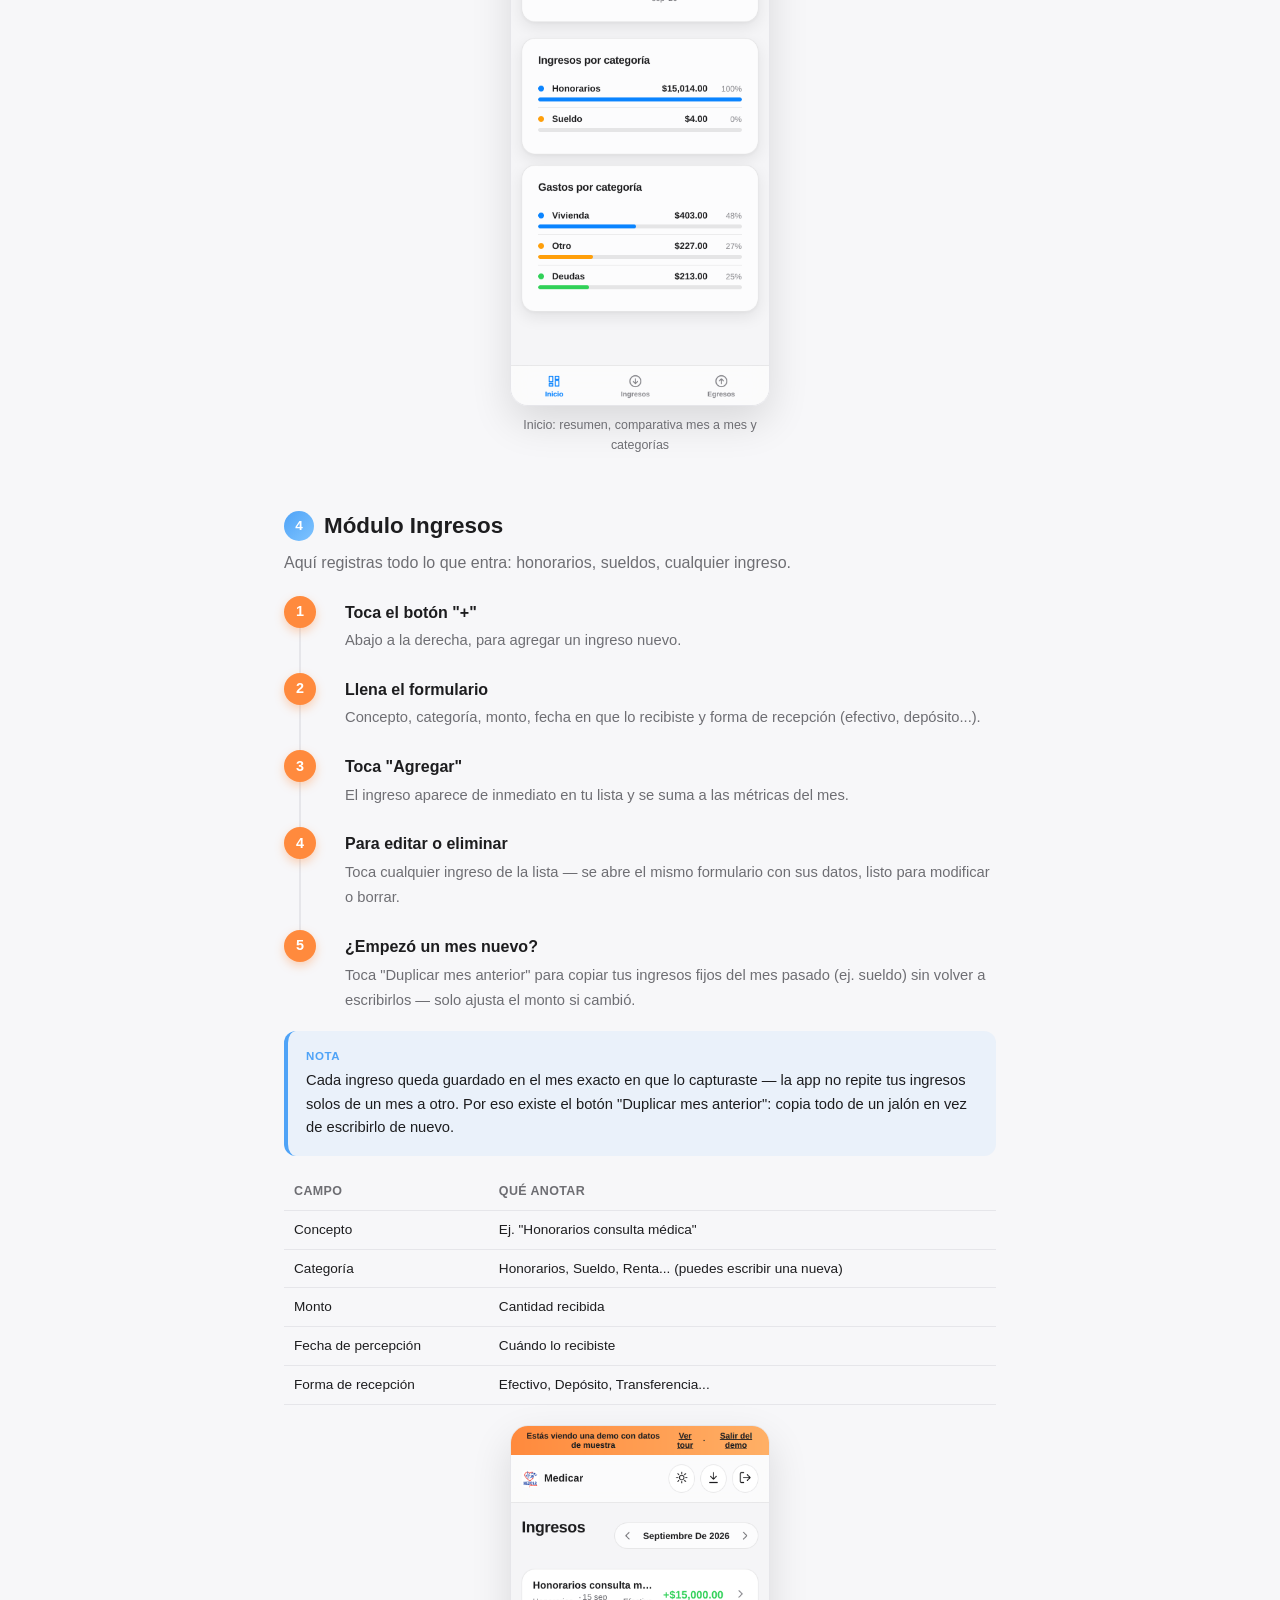
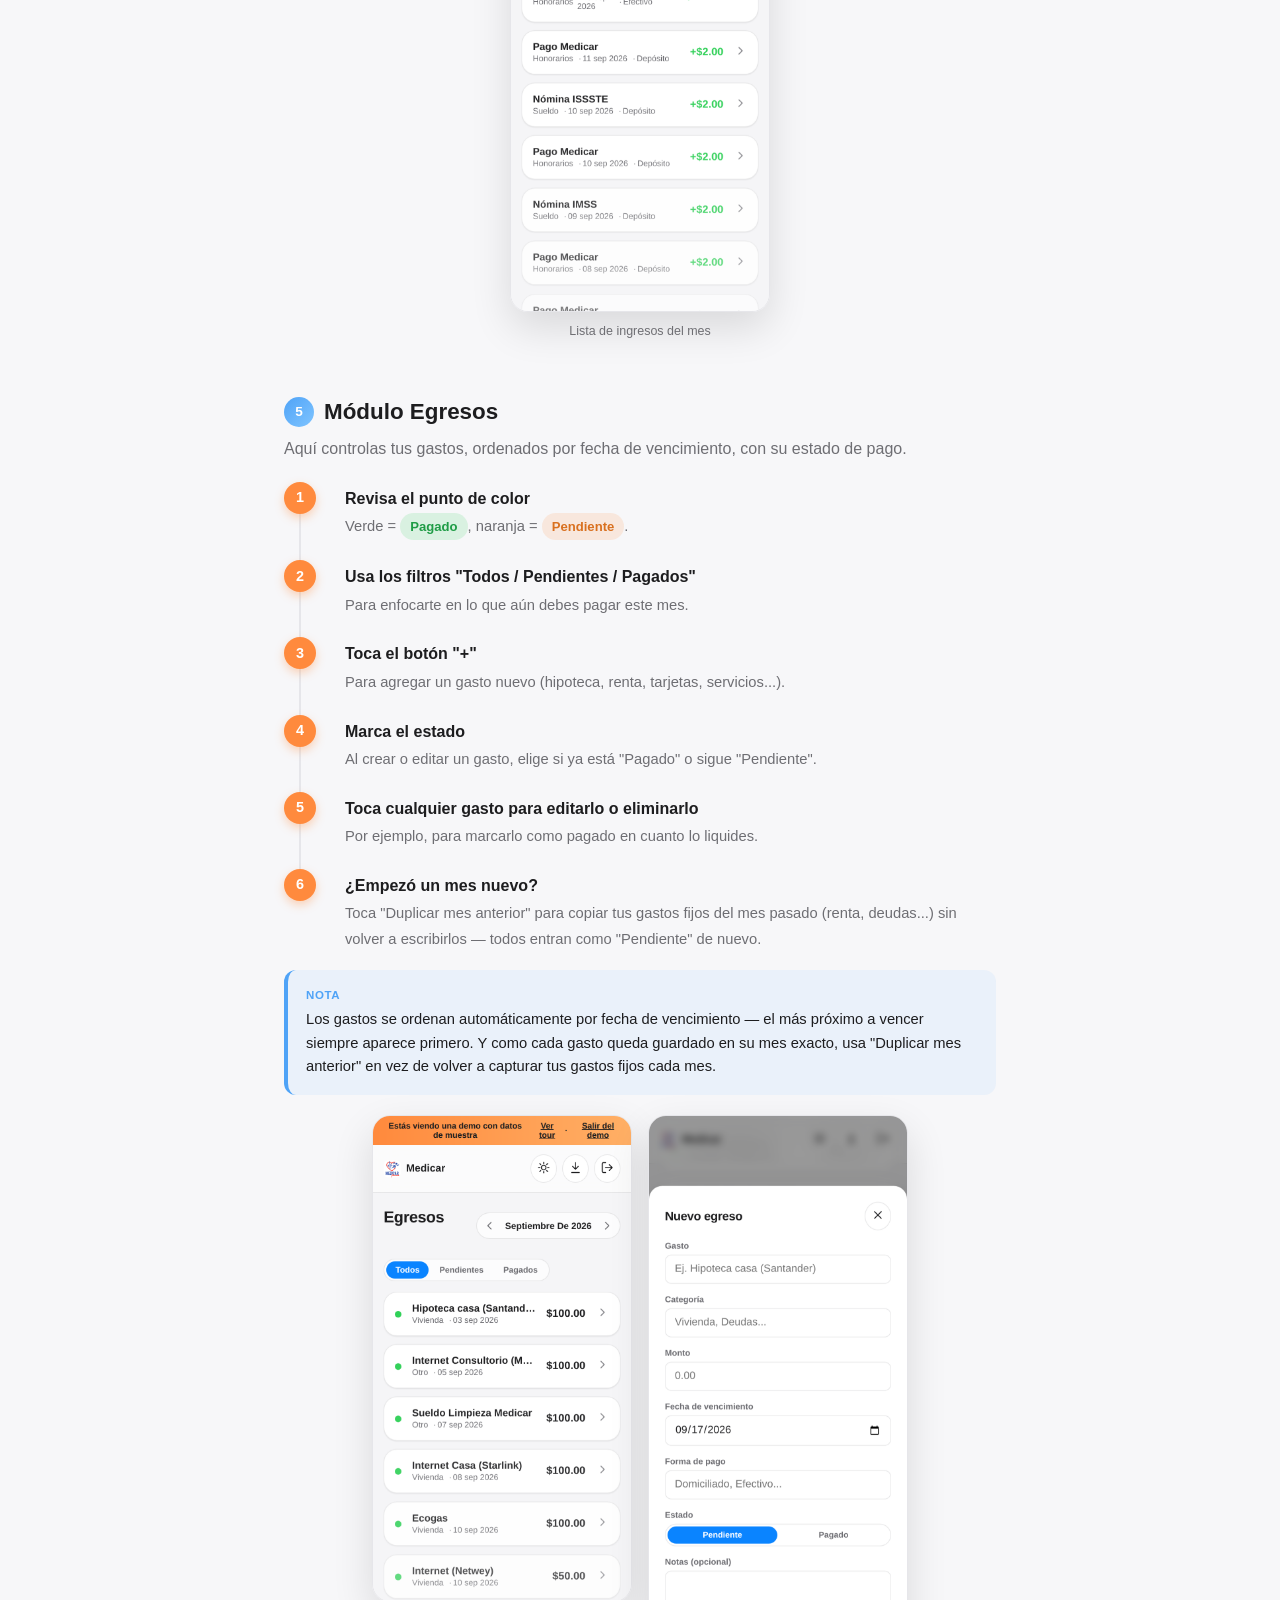
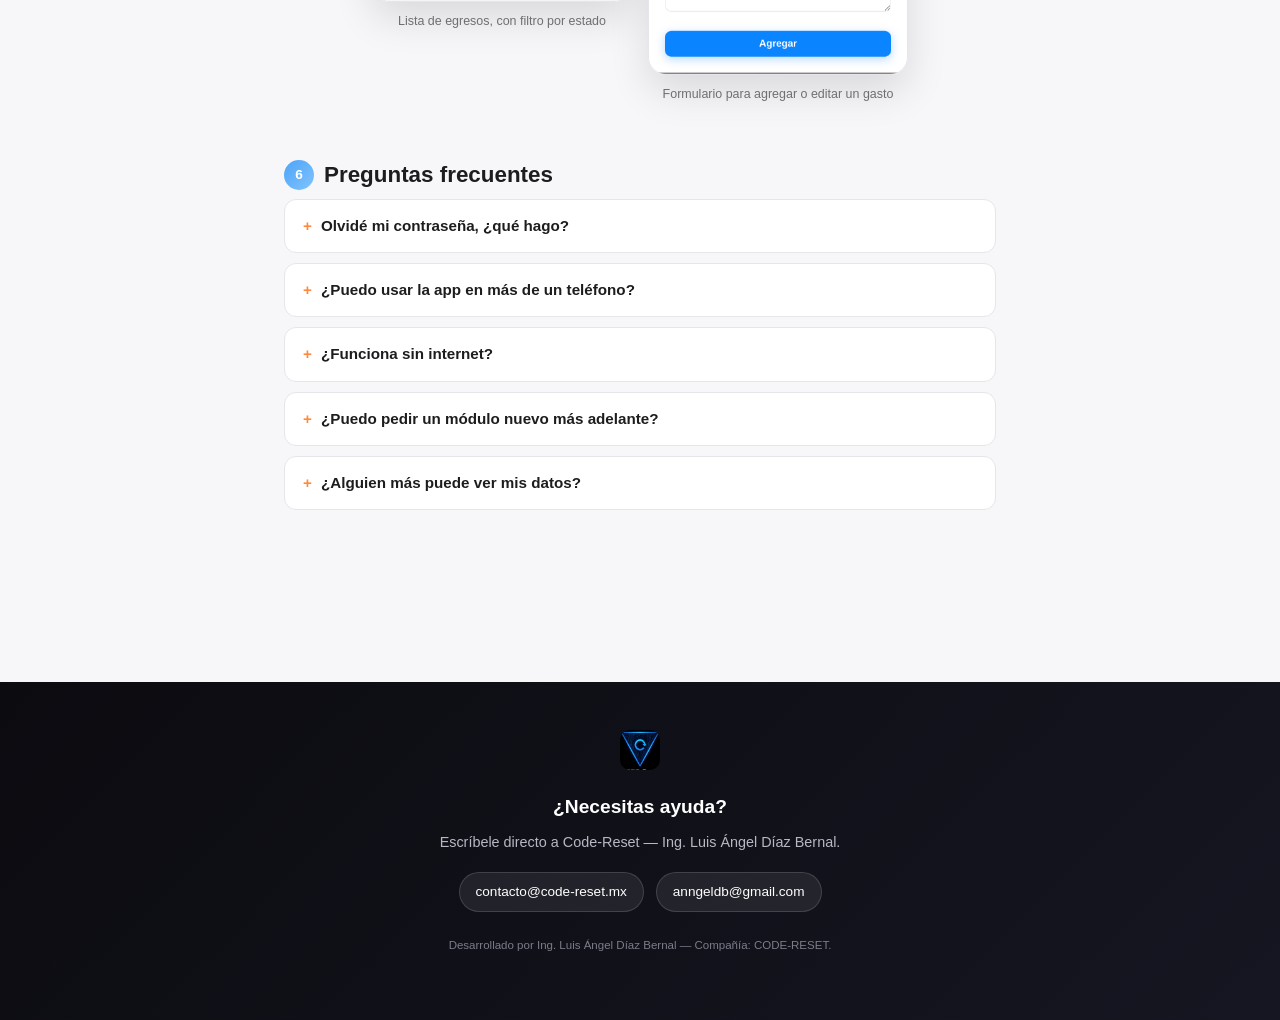
==== commit 26accf8d: "Agrega "Duplicar mes anterior" y botón de actualización con versión visible Ingresos y Egresos: nuev" ====
--- a/manual-de-usuario.html
+++ b/manual-de-usuario.html
@@ -341,7 +341,12 @@
       <li><strong>Llena el formulario</strong><span class="step-detail">Concepto, categoría, monto, fecha en que lo recibiste y forma de recepción (efectivo, depósito...).</span></li>
       <li><strong>Toca "Agregar"</strong><span class="step-detail">El ingreso aparece de inmediato en tu lista y se suma a las métricas del mes.</span></li>
       <li><strong>Para editar o eliminar</strong><span class="step-detail">Toca cualquier ingreso de la lista — se abre el mismo formulario con sus datos, listo para modificar o borrar.</span></li>
+      <li><strong>¿Empezó un mes nuevo?</strong><span class="step-detail">Toca "Duplicar mes anterior" para copiar tus ingresos fijos del mes pasado (ej. sueldo) sin volver a escribirlos — solo ajusta el monto si cambió.</span></li>
     </ol>
+    <div class="box box-nota">
+      <strong>Nota</strong>
+      Cada ingreso queda guardado en el mes exacto en que lo capturaste — la app no repite tus ingresos solos de un mes a otro. Por eso existe el botón "Duplicar mes anterior": copia todo de un jalón en vez de escribirlo de nuevo.
+    </div>
     <table class="schema">
       <tr><th>Campo</th><th>Qué anotar</th></tr>
       <tr><td>Concepto</td><td>Ej. "Honorarios consulta médica"</td></tr>
@@ -367,10 +372,11 @@
       <li><strong>Toca el botón "+"</strong><span class="step-detail">Para agregar un gasto nuevo (hipoteca, renta, tarjetas, servicios...).</span></li>
       <li><strong>Marca el estado</strong><span class="step-detail">Al crear o editar un gasto, elige si ya está "Pagado" o sigue "Pendiente".</span></li>
       <li><strong>Toca cualquier gasto para editarlo o eliminarlo</strong><span class="step-detail">Por ejemplo, para marcarlo como pagado en cuanto lo liquides.</span></li>
+      <li><strong>¿Empezó un mes nuevo?</strong><span class="step-detail">Toca "Duplicar mes anterior" para copiar tus gastos fijos del mes pasado (renta, deudas...) sin volver a escribirlos — todos entran como "Pendiente" de nuevo.</span></li>
     </ol>
     <div class="box box-nota">
       <strong>Nota</strong>
-      Los gastos se ordenan automáticamente por fecha de vencimiento — el más próximo a vencer siempre aparece primero.
+      Los gastos se ordenan automáticamente por fecha de vencimiento — el más próximo a vencer siempre aparece primero. Y como cada gasto queda guardado en su mes exacto, usa "Duplicar mes anterior" en vez de volver a capturar tus gastos fijos cada mes.
     </div>
     <div class="screenshot-row">
       <figure>
